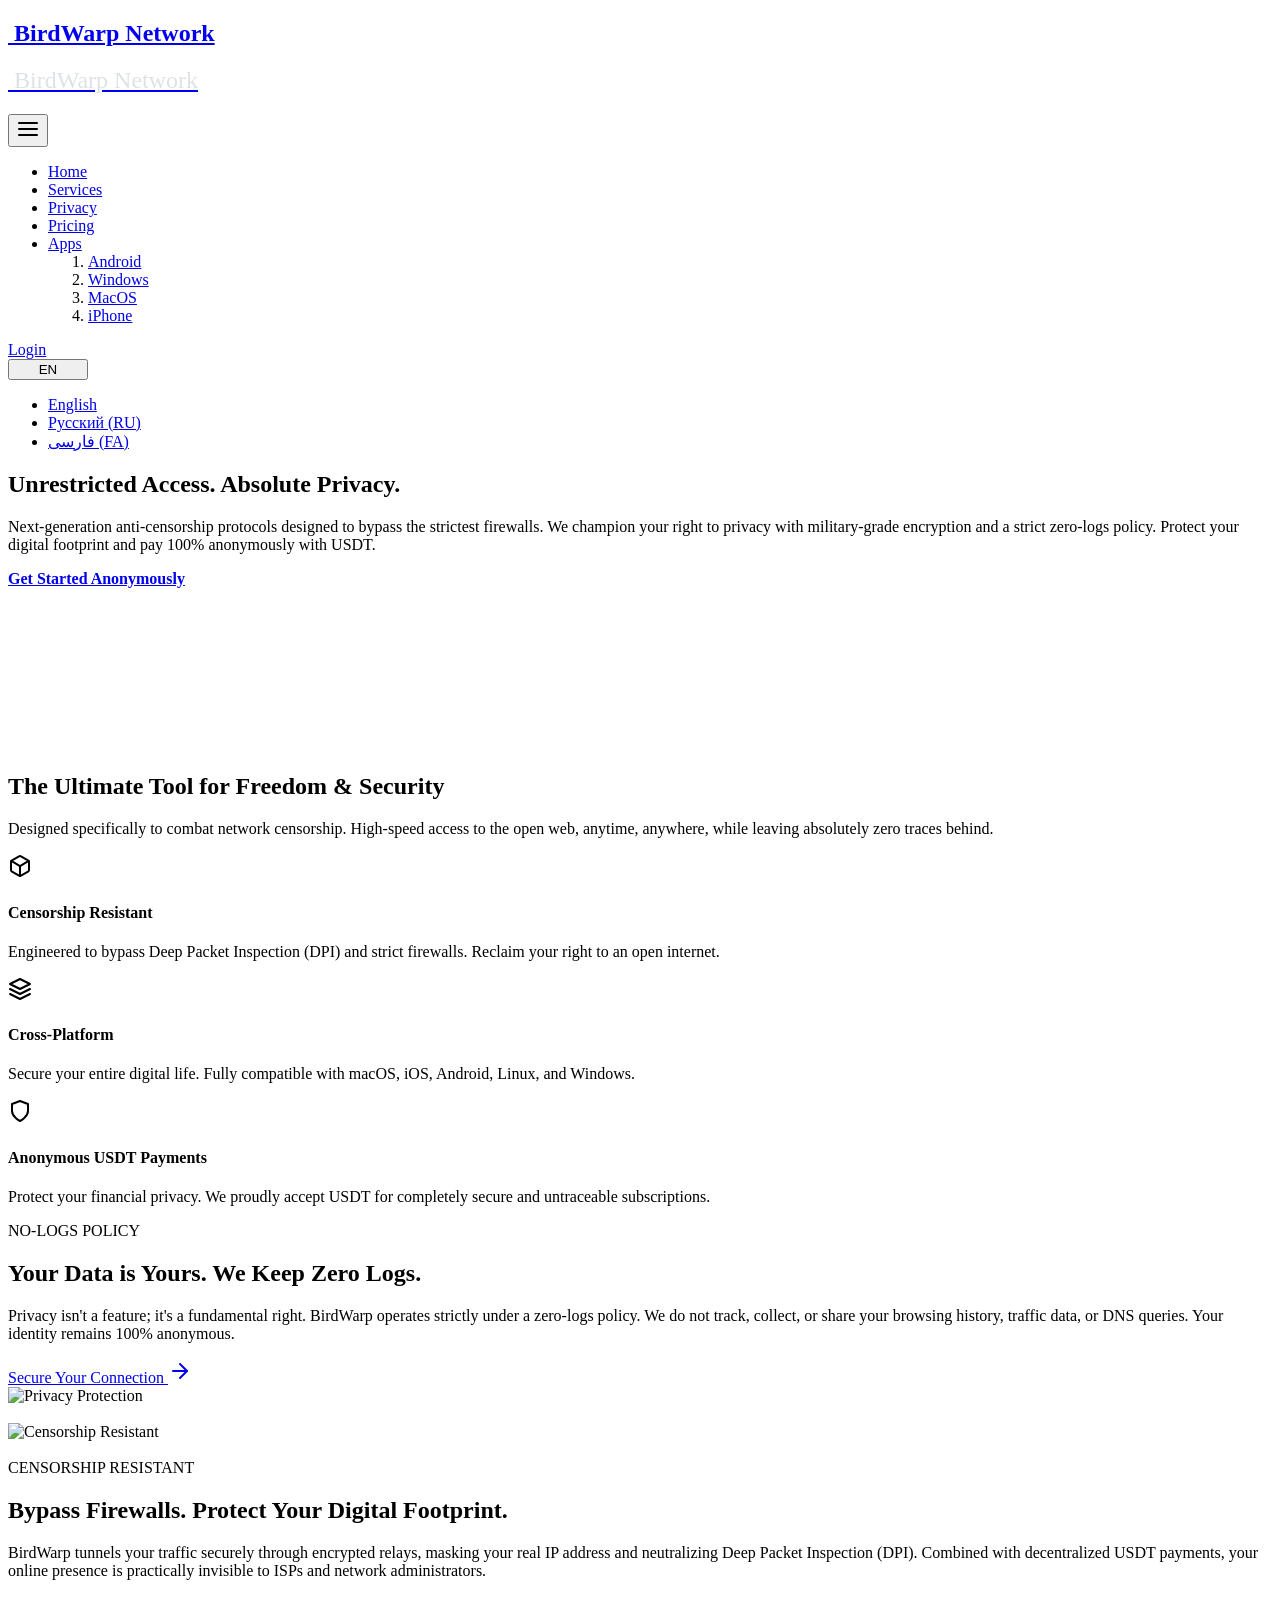
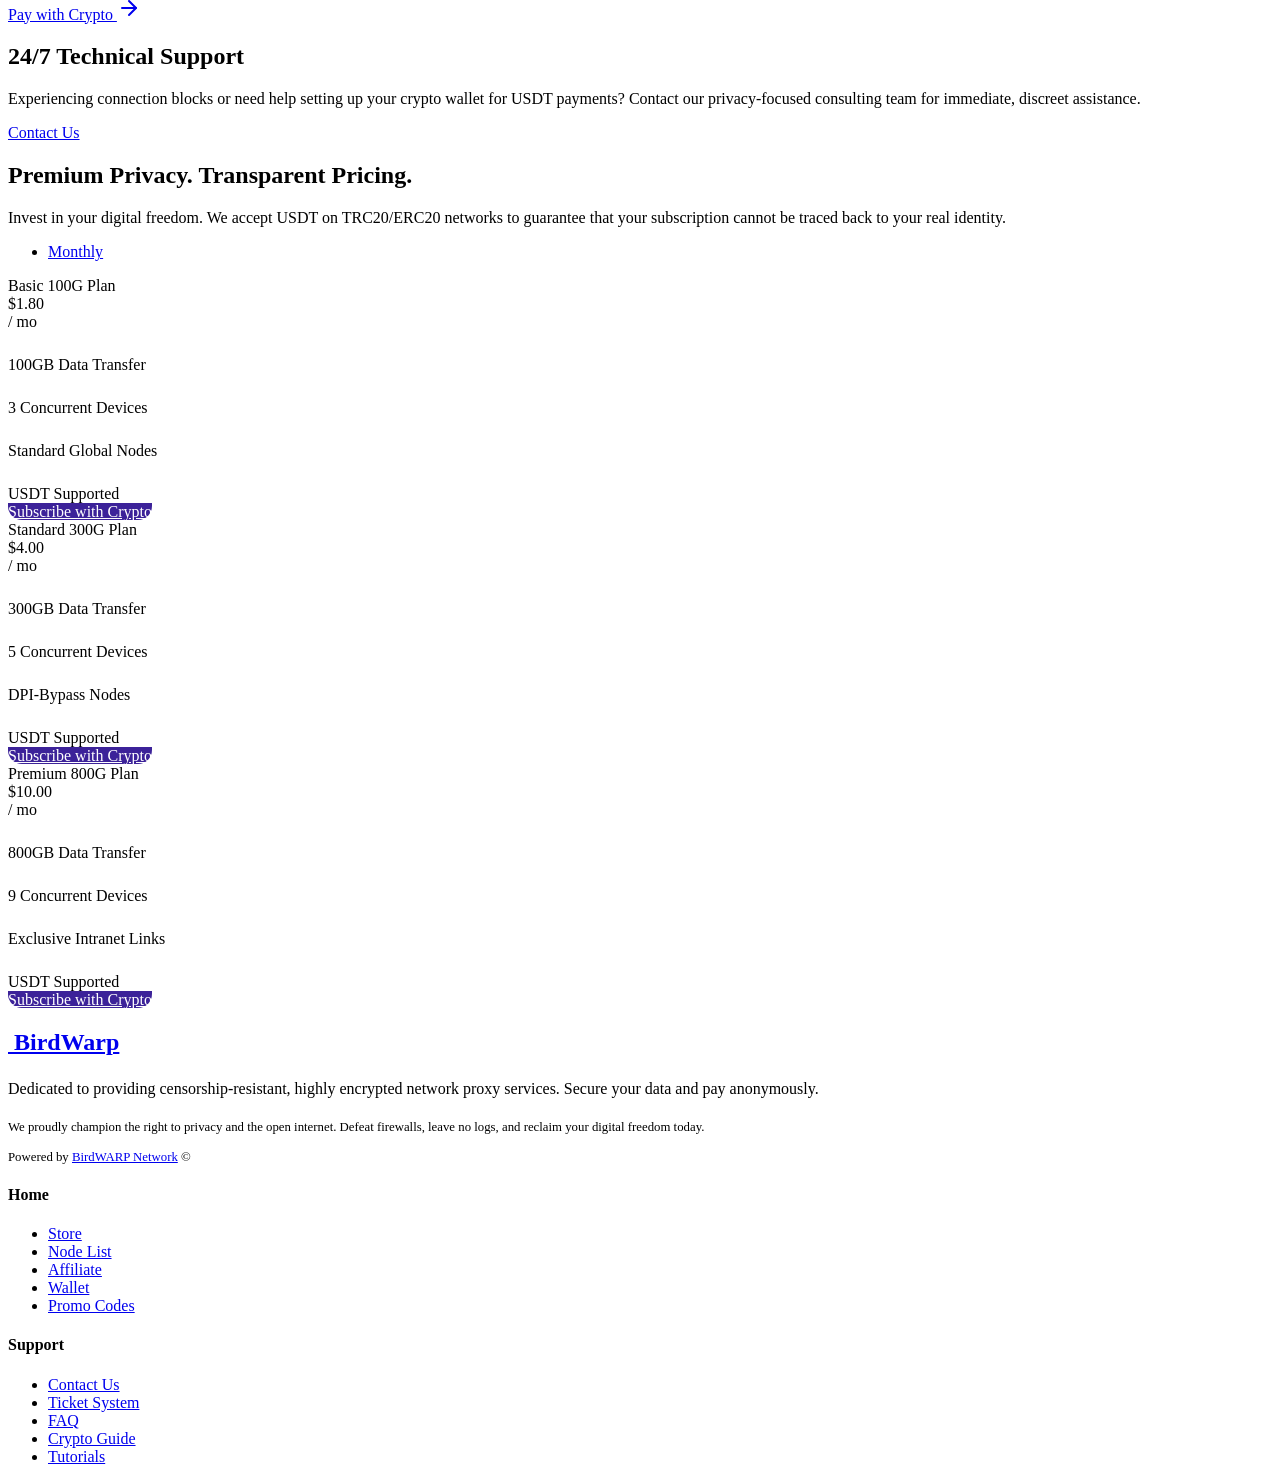
==== index.html @ 55e9aeab "Create index.html" ====
<!DOCTYPE html>
<html lang="en">

<head>
    <meta charset="utf-8">
    <meta name="viewport" content="width=device-width, initial-scale=1, shrink-to-fit=no">
    <link rel="icon" type="image/png" href="/favicon.ico">

    <link rel="stylesheet" href="static/css/all.min.css">
    <link rel="stylesheet" href="static/css/swiper.min.css">

    <script src="static/js/jquery.slim.min.js"></script>

    <link rel="stylesheet" href="static/css/style.css">
    <link rel="stylesheet" href="static/css/bootstrap.min_1.css">
    <link rel="stylesheet" href="static/css/materialdesignicons.min.css">

    <title>BirdWarp Network - Ultimate Privacy & Unrestricted Access</title>

    <script>
        (function() {
            var manualLang = localStorage.getItem('userLang');
            var browserLang = navigator.language || navigator.userLanguage;
            var currentPath = window.location.pathname;

            if (!manualLang) {
                var lang = browserLang.toLowerCase();
                if (lang.startsWith('ru') && !currentPath.startsWith('/ru')) {
                    window.location.replace('/ru/');
                } else if (lang.startsWith('fa') && !currentPath.startsWith('/fa')) {
                    window.location.replace('/fa/');
                }
            }
        })();

        function switchLanguage(lang) {
            localStorage.setItem('userLang', lang);
            if (lang === 'ru') {
                window.location.href = '/ru/';
            } else if (lang === 'fa') {
                window.location.href = '/fa/';
            } else {
                window.location.href = '/';
            }
        }
    </script>
</head>

<body>
    <nav class="navbar navbar-expand-lg fixed-top" id="navbar">
        <div class="container">
            <a class="navbar-brand logo" href="/">
                <h2 class="logo-dark"><i class="fa fa-globe"></i>&nbsp;BirdWarp Network</h2>
                <h2 class="logo-light" style="color:#dee2e6;font-weight: 400;"><i class="fa fa-globe"></i>&nbsp;BirdWarp Network</h2>
            </a>
            <button class="navbar-toggler" type="button" data-bs-toggle="collapse" data-bs-target="#navbarCollapse"
                aria-controls="navbarCollapse" aria-expanded="false" aria-label="Toggle navigation">
                <svg xmlns="http://www.w3.org/2000/svg" width="24" height="24" viewBox="0 0 24 24" fill="none"
                    stroke="currentColor" stroke-width="2" stroke-linecap="round" stroke-linejoin="round"
                    class="feather feather-menu">
                    <line x1="3" y1="12" x2="21" y2="12"></line>
                    <line x1="3" y1="6" x2="21" y2="6"></line>
                    <line x1="3" y1="18" x2="21" y2="18"></line>
                </svg>
            </button>
            <div class="collapse navbar-collapse" id="navbarCollapse">
                <ul class="navbar-nav ms-auto navbar-center" id="navbar-navlist">
                    <li class="nav-item"><a href="/#home" class="nav-link active">Home</a></li>
                    <li class="nav-item"><a href="/#services" class="nav-link">Services</a></li>
                    <li class="nav-item"><a href="/#features" class="nav-link">Privacy</a></li>
                    <li class="nav-item"><a href="/#pricing" class="nav-link">Pricing</a></li>
                    <li class="nav-item client">
                        <a href="#" class="nav-link">Apps</a>
                        <ol class="title">
                            <li>
                                <a href="https://play.google.com/store/apps/details?id=com.github.v2raygg">Android</a>
                            </li>
                            <li>
                                <a href="https://github.com/2dust/v2rayN/releases/download/7.21.0/v2rayN-windows-64-desktop.zip">Windows</a>
                            </li>
                            <li>
                                <a href="https://github.com/2dust/v2rayN/releases/download/7.21.0/v2rayN-macos-arm64.dmg">MacOS</a>
                            </li>
                            <li>
                                <a href="https://apps.apple.com/us/app/shadowrocket/id932747118">iPhone</a>
                            </li>
                        </ol>
                    </li>
                </ul>
                <a href="https://panel.birdwarp.com/#/login" class="btn btn-sm rounded-pill nav-btn ms-lg-3"><i class="fas fa-sign-in-alt"></i> Login</a>

                <div class="nav-item dropdown ms-lg-3 mt-3 mt-lg-0">
                    <button class="btn btn-sm rounded-pill nav-btn dropdown-toggle" type="button" id="languageDropdown" data-bs-toggle="dropdown" aria-expanded="false" style="min-width: 80px;">
                        <i class="fas fa-language"></i> EN
                    </button>
                    <ul class="dropdown-menu dropdown-menu-end shadow-sm border-0" aria-labelledby="languageDropdown">
                        <li><a class="dropdown-item active" href="javascript:void(0)" onclick="switchLanguage('en')">English</a></li>
                        <li><a class="dropdown-item" href="javascript:void(0)" onclick="switchLanguage('ru')">Русский (RU)</a></li>
                        <li><a class="dropdown-item" href="javascript:void(0)" onclick="switchLanguage('fa')">فارسی (FA)</a></li>
                    </ul>
                </div>
            </div>
        </div>
    </nav>
    <section class="hero-1 bg-center bg-primary position-relative"
        style="background-image: url(static/images/hero-g-bg.png);" id="home">
        <div class="container">
            <div class="row align-items-center hero-content">
                <div class="col-lg-5">
                    <h1 class="text-white display-4 font-weight-bold mb-4 hero-1-title">Unrestricted Access. Absolute Privacy.</h1>
                    <p class="text-white-70 mb-4"> Next-generation anti-censorship protocols designed to bypass the strictest firewalls. We champion your right to privacy with military-grade encryption and a strict zero-logs policy. Protect your digital footprint and pay 100% anonymously with USDT.</p>
                    <a class="btn btn-lg btn-light rounded-pill mb-2" href="https://panel.birdwarp.com/#/register"><strong>Get Started Anonymously</strong>
                        <i class="fa fa-shield-alt" aria-hidden="true"></i></a>
                </div>

                <div id="carouselExampleIndicators" class="col-lg-6 col-sm-12 mx-auto ms-lg-auto me-lg-0 carousel slide"
                    data-ride="carousel">
                    <div class="swiper-container swiper-container-initialized swiper-container-horizontal">
                        <div class="swiper-wrapper"
                            style="transform: translate3d(-2544px, 0px, 0px); transition-duration: 0ms;">
                            <div class="swiper-slide swiper-slide-duplicate swiper-slide-next swiper-slide-duplicate-prev"
                                data-swiper-slide-index="2" style="width: 636px;"><img
                                    src="static/picture/banner-hulu-3.png" class="d-block w-100"></div>
                            <div class="swiper-slide swiper-slide-duplicate-active" data-swiper-slide-index="0"
                                style="width: 636px;"><img src="static/picture/banner-hbo-1.png" class="d-block w-100">
                                <p></p>
                            </div>
                            <div class="swiper-slide" data-swiper-slide-index="1" style="width: 636px;"><img
                                    src="static/picture/banner-netflix-1.png" class="d-block w-100">
                                <p></p>
                            </div>
                            <div class="swiper-slide swiper-slide-prev swiper-slide-duplicate-next"
                                data-swiper-slide-index="2" style="width: 636px;"><img
                                    src="static/picture/banner-hulu-3.png" class="d-block w-100"></div>
                            <div class="swiper-slide swiper-slide-duplicate swiper-slide-active"
                                data-swiper-slide-index="0" style="width: 636px;"><img
                                    src="static/picture/banner-hbo-1.png" class="d-block w-100">
                                <p></p>
                            </div>
                        </div>
                        <div class="swiper-pagination"></div>
                        <span class="swiper-notification" aria-live="assertive" aria-atomic="true"></span>
                    </div>
                </div>
            </div>
        </div>
        <div class="hero-bottom-shape">
            <img src="static/picture/hero-1-bottom-shape.png" alt="" class="img-fluid d-block mx-auto">
        </div>
    </section>
    <section class="section" id="services">
        <div class="container">
            <div class="row justify-content-center mb-5">
                <div class="col-lg-7 text-center">
                    <h2 class="fw-bold">The Ultimate Tool for Freedom & Security</h2>
                    <p class="text-muted">Designed specifically to combat network censorship. High-speed access to the open web, anytime, anywhere, while leaving absolutely zero traces behind.</p>
                </div>
            </div>

            <div class="row">
                <div class="col-lg-4">
                    <div class="service-box text-center px-4 py-5 position-relative mb-4">
                        <div class="service-box-content p-4">
                            <div class="icon-mono service-icon avatar-md mx-auto mb-4">
                                <svg xmlns="http://www.w3.org/2000/svg" width="24" height="24" viewBox="0 0 24 24"
                                    fill="none" stroke="currentColor" stroke-width="2" stroke-linecap="round"
                                    stroke-linejoin="round" class="feather feather-box text-primary">
                                    <path
                                        d="M21 16V8a2 2 0 0 0-1-1.73l-7-4a2 2 0 0 0-2 0l-7 4A2 2 0 0 0 3 8v8a2 2 0 0 0 1 1.73l7 4a2 2 0 0 0 2 0l7-4A2 2 0 0 0 21 16z">
                                    </path>
                                    <polyline points="3.27 6.96 12 12.01 20.73 6.96"></polyline>
                                    <line x1="12" y1="22.08" x2="12" y2="12"></line>
                                </svg>
                            </div>
                            <h4 class="mb-3 font-size-22">Censorship Resistant</h4>
                            <p class="text-muted mb-0">Engineered to bypass Deep Packet Inspection (DPI) and strict firewalls. Reclaim your right to an open internet.</p>
                        </div>
                    </div>
                </div>
                <div class="col-lg-4">
                    <div class="service-box text-center px-4 py-5 position-relative mb-4 active">
                        <div class="service-box-content p-4">
                            <div class="icon-mono service-icon avatar-md mx-auto mb-4">
                                <svg xmlns="http://www.w3.org/2000/svg" width="24" height="24" viewBox="0 0 24 24"
                                    fill="none" stroke="currentColor" stroke-width="2" stroke-linecap="round"
                                    stroke-linejoin="round" class="feather feather-layers text-primary">
                                    <polygon points="12 2 2 7 12 12 22 7 12 2"></polygon>
                                    <polyline points="2 17 12 22 22 17"></polyline>
                                    <polyline points="2 12 12 17 22 12"></polyline>
                                </svg>
                            </div>
                            <h4 class="mb-3 font-size-22 text-white-90">Cross-Platform</h4>
                            <p class="text-white mb-0 text-white-90">Secure your entire digital life. Fully compatible with macOS, iOS, Android, Linux, and Windows.</p>
                        </div>
                    </div>
                </div>
                <div class="col-lg-4">
                    <div class="service-box text-center px-4 py-5 position-relative mb-4">
                        <div class="service-box-content p-4">
                            <div class="icon-mono service-icon avatar-md mx-auto mb-4">
                                <svg xmlns="http://www.w3.org/2000/svg" width="24" height="24" viewBox="0 0 24 24"
                                    fill="none" stroke="currentColor" stroke-width="2" stroke-linecap="round"
                                    stroke-linejoin="round" class="feather feather-shield text-primary">
                                    <path d="M12 22s8-4 8-10V5l-8-3-8 3v7c0 6 8 10 8 10z"></path>
                                </svg>
                            </div>
                            <h4 class="mb-3 font-size-22">Anonymous USDT Payments</h4>
                            <p class="text-muted mb-0">Protect your financial privacy. We proudly accept USDT for completely secure and untraceable subscriptions.</p>
                        </div>
                    </div>
                </div>
            </div>
        </div>
    </section>
    <section class="section bg-light" id="features">
        <div class="container">
            <div class="row align-items-center mb-5">
                <div class="col-md-5 order-2 order-md-1 mt-md-0 mt-5">
                    <span class="badge badge-pill badge-primary mb-4">NO-LOGS POLICY</span>
                    <h2 class="mb-4">Your Data is Yours. We Keep Zero Logs.</h2>
                    <p class="text-muted mb-5">Privacy isn't a feature; it's a fundamental right. BirdWarp operates strictly under a zero-logs policy. We do not track, collect, or share your browsing history, traffic data, or DNS queries. Your identity remains 100% anonymous.</p>
                    <a href="https://panel.birdwarp.com/#/register" class="btn btn-primary">Secure Your Connection <svg
                            xmlns="http://www.w3.org/2000/svg" width="24" height="24" viewBox="0 0 24 24" fill="none"
                            stroke="currentColor" stroke-width="2" stroke-linecap="round" stroke-linejoin="round"
                            class="feather feather-arrow-right icon-xs ms-2">
                            <line x1="5" y1="12" x2="19" y2="12"></line>
                            <polyline points="12 5 19 12 12 19"></polyline>
                        </svg></a>
                </div>
                <div class="col-md-6 ms-md-auto order-1 order-md-2">
                    <div class="position-relative">
                        <div class="ms-5 features-img">
                            <img src="static/picture/top-hbo-movies.jpg" alt="Privacy Protection" class="img-fluid d-block mx-auto">
                        </div>
                        <img src="static/picture/dot-img.png" alt="" class="dot-img-left">
                    </div>
                </div>
            </div>
            <div class="row align-items-center section pb-0">
                <div class="col-md-6">
                    <div class="position-relative mb-md-0 mb-5">
                        <div class="me-5 features-img">
                            <img src="static/picture/halloween-movies.jpg" alt="Censorship Resistant"
                                class="img-fluid d-block mx-auto rounded shadow">
                        </div>
                        <img src="static/picture/dot-img.png" alt="" class="dot-img-right">
                    </div>
                </div>
                <div class="col-md-5 ms-md-auto">
                    <span class="badge badge-pill badge-primary mb-4">CENSORSHIP RESISTANT</span>
                    <h2 class="mb-4">Bypass Firewalls. Protect Your Digital Footprint.</h2>
                    <p class="text-muted mb-5">BirdWarp tunnels your traffic securely through encrypted relays, masking your real IP address and neutralizing Deep Packet Inspection (DPI). Combined with decentralized USDT payments, your online presence is practically invisible to ISPs and network administrators.</p>
                    <a href="https://panel.birdwarp.com/#/register" class="btn btn-primary">Pay with Crypto <svg
                            xmlns="http://www.w3.org/2000/svg" width="24" height="24" viewBox="0 0 24 24" fill="none"
                            stroke="currentColor" stroke-width="2" stroke-linecap="round" stroke-linejoin="round"
                            class="feather feather-arrow-right icon-xs ms-2">
                            <line x1="5" y1="12" x2="19" y2="12"></line>
                            <polyline points="12 5 19 12 12 19"></polyline>
                        </svg></a>
                </div>
            </div>
        </div>
    </section>
    <section class="section bg-gradient-primary">
        <div class="bg-overlay-img" style="background-image: url(static/images/demos.png);"></div>
        <div class="container">
            <div class="row justify-content-center">
                <div class="col-lg-8">
                    <div class="text-center">
                        <h1 class="text-white mb-4">24/7 Technical Support</h1>
                        <p class="text-white mb-5 font-size-16">
                            Experiencing connection blocks or need help setting up your crypto wallet for USDT payments? Contact our privacy-focused consulting team for immediate, discreet assistance.</p>
                        <a href="https://panel.birdwarp.com"
                            class="btn btn-lg btn-light fw-bold">Contact Us</a>
                    </div>
                </div>
            </div>
        </div>
    </section>
    <section class="section" id="pricing">
        <div class="container">
            <div class="row justify-content-center mb-5">
                <div class="col-lg-7 text-center">
                    <h2 class="fw-bold">Premium Privacy. Transparent Pricing.</h2>
                    <p class="text-muted">
                        Invest in your digital freedom. We accept USDT on TRC20/ERC20 networks to guarantee that your subscription cannot be traced back to your real identity.
                    </p>
                </div>
            </div>
            <div class="row">
                <div class="col-lg-12">
                    <div class="text-center mb-4 pricing-tab">
                        <ul class="nav nav-pills rounded-pill justify-content-center d-inline-block shadow-sm"
                            id="pricingpills-tab" role="tablist">
                            <li class="nav-item d-inline-block">
                                <a class="nav-link rounded-pill active" id="pills-monthly-tab" data-bs-toggle="pill"
                                    href="#pills-monthly" role="tab" aria-controls="pills-monthly"
                                    aria-selected="true">Monthly</a>
                            </li>
                        </ul>
                    </div>
                    <div class="tab-content" id="pricingpills-tabContent">
                        <div class="tab-pane fade show active" id="pills-monthly" role="tabpanel"
                            aria-labelledby="pills-monthly-tab">
                            <div class="row mt-5">
                                <div class="col-12 col-md-4 col-lg-4">
                                    <div class="pricing shadow rounded-lg">
                                        <div class="pricing-title">
                                           Basic 100G Plan
                                        </div>
                                        <div class="pricing-padding">
                                            <div class="pricing-price">
                                                <div>$1.80</div>
                                                <div>/ mo</div>
                                            </div>
                                            <div class="pricing-details">
                                                <div class="pricing-item">
                                                    <div
                                                        style="width:25px; height:25px;line-height: 20px;color:#3c2299;">
                                                        <i class="fas fa-check-circle"></i>
                                                    </div>
                                                    <div class="pricing-item-label">100GB Data Transfer</div>
                                                </div>
                                                <div class="pricing-item">
                                                    <div
                                                        style="width:25px; height:25px;line-height: 20px;color:#3c2299;">
                                                        <i class="fas fa-check-circle"></i>
                                                    </div>
                                                    <div class="pricing-item-label">3 Concurrent Devices</div>
                                                </div>
                                                <div class="pricing-item">
                                                    <div
                                                        style="width:25px; height:25px;line-height: 20px;color:#3c2299;">
                                                        <i class="fas fa-check-circle"></i>
                                                    </div>
                                                    <div class="pricing-item-label">Standard Global Nodes</div>
                                                </div>
                                                <div class="pricing-item">
                                                    <div
                                                        style="width:25px; height:25px;line-height: 20px;color:#3c2299;">
                                                        <i class="fas fa-check-circle"></i>
                                                    </div>
                                                    <div class="pricing-item-label">USDT Supported</div>
                                                </div>
                                            </div>
                                        </div>
                                        <div class="pricing-cta go-to-buy-page">
                                            <a style="border-radius:0 0 14px 14px; background:#3c2299; color:#fff;"
                                                href="https://panel.birdwarp.com/#/plan/1">Subscribe with Crypto</a>
                                        </div>
                                    </div>
                                </div>
                                <div class="col-12 col-md-4 col-lg-4">
                                    <div class="pricing shadow rounded-lg">
                                        <div class="pricing-title">
                                           Standard 300G Plan
                                        </div>
                                        <div class="pricing-padding">
                                            <div class="pricing-price">
                                                <div>$4.00</div>
                                                <div>/ mo</div>
                                            </div>
                                            <div class="pricing-details">
                                                <div class="pricing-item">
                                                    <div
                                                        style="width:25px; height:25px;line-height: 20px;color:#3c2299;">
                                                        <i class="fas fa-check-circle"></i>
                                                    </div>
                                                    <div class="pricing-item-label">300GB Data Transfer</div>
                                                </div>
                                                <div class="pricing-item">
                                                    <div
                                                        style="width:25px; height:25px;line-height: 20px;color:#3c2299;">
                                                        <i class="fas fa-check-circle"></i>
                                                    </div>
                                                    <div class="pricing-item-label">5 Concurrent Devices</div>
                                                </div>
                                                <div class="pricing-item">
                                                    <div
                                                        style="width:25px; height:25px;line-height: 20px;color:#3c2299;">
                                                        <i class="fas fa-check-circle"></i>
                                                    </div>
                                                    <div class="pricing-item-label">DPI-Bypass Nodes</div>
                                                </div>
                                                <div class="pricing-item">
                                                    <div
                                                        style="width:25px; height:25px;line-height: 20px;color:#3c2299;">
                                                        <i class="fas fa-check-circle"></i>
                                                    </div>
                                                    <div class="pricing-item-label">USDT Supported</div>
                                                </div>
                                            </div>
                                        </div>
                                        <div class="pricing-cta go-to-buy-page">
                                            <a style="border-radius:0 0 14px 14px; background:#3c2299; color:#fff;"
                                                href="https://panel.birdwarp.com/#/plan/2">Subscribe with Crypto</a>
                                        </div>
                                    </div>
                                </div>
                                <div class="col-12 col-md-4 col-lg-4">
                                    <div class="pricing shadow rounded-lg">
                                        <div class="pricing-title">
                                           Premium 800G Plan
                                        </div>
                                        <div class="pricing-padding">
                                            <div class="pricing-price">
                                                <div>$10.00</div>
                                                <div>/ mo</div>
                                            </div>
                                            <div class="pricing-details">
                                                <div class="pricing-item">
                                                    <div
                                                        style="width:25px; height:25px;line-height: 20px;color:#3c2299;">
                                                        <i class="fas fa-check-circle"></i>
                                                    </div>
                                                    <div class="pricing-item-label">800GB Data Transfer</div>
                                                </div>
                                                <div class="pricing-item">
                                                    <div
                                                        style="width:25px; height:25px;line-height: 20px;color:#3c2299;">
                                                        <i class="fas fa-check-circle"></i>
                                                    </div>
                                                    <div class="pricing-item-label">9 Concurrent Devices</div>
                                                </div>
                                                <div class="pricing-item">
                                                    <div
                                                        style="width:25px; height:25px;line-height: 20px;color:#3c2299;">
                                                        <i class="fas fa-check-circle"></i>
                                                    </div>
                                                    <div class="pricing-item-label">Exclusive Intranet Links</div>
                                                </div>
                                                <div class="pricing-item">
                                                    <div
                                                        style="width:25px; height:25px;line-height: 20px;color:#3c2299;">
                                                        <i class="fas fa-check-circle"></i>
                                                    </div>
                                                    <div class="pricing-item-label">USDT Supported</div>
                                                </div>
                                            </div>
                                        </div>
                                        <div class="pricing-cta go-to-buy-page">
                                            <a style="border-radius:0 0 14px 14px; background:#3c2299; color:#fff;"
                                                href="https://panel.birdwarp.com/#/plan/3">Subscribe with Crypto</a>
                                        </div>
                                    </div>
                                </div>
                            </div>
                        </div>
                    </div>
                </div>
            </div>
        </div>
    </section>
    <footer class="footer">
        <div class="container">
            <div class="row">
                <div class="bg-overlay-img" style="background-image: url(static/images/footer-bg.png);">
                </div>
                <div class="col-lg-5">
                    <div class="mb-4">
                        <a href="#">
                            <h2 class="logo-dark"><i class="fa fa-globe"></i>&nbsp;BirdWarp</h2>
                        </a>
                        <p class="text-white-50 mt-4 mb-1" style="font-size: 1rem;line-height: 1.6rem;">
                            Dedicated to providing censorship-resistant, highly encrypted network proxy services. Secure your data and pay anonymously.</p>
                        <p style="font-size: 0.8rem;line-height: 1.2rem;">We proudly champion the right to privacy and the open internet. Defeat firewalls, leave no logs, and reclaim your digital freedom today.</p>
                        <p class="text-white-50 mb-0" style="font-size: 0.8rem!important;">
                            Powered by
                            <a href="/staff.html" data-bs-original-title="" title="">BirdWARP Network</a>
                            ©
                        </p>
                    </div>
                </div>
                <div class="col-lg-7 d-none d-sm-none d-md-none d-lg-block">
                    <div class="row">
                        <div class="col-lg-3 col-6"></div>
                        <div class="col-lg-3 col-6"></div>
                        <div class="col-lg-3 col-6">
                            <div class="mt-4 mt-lg-0">
                                <h4 class="text-white font-size-18 mb-3 text-end">Home</h4>
                                <ul class="list-unstyled footer-sub-menu">
                                    <li class="text-end"><a href="https://panel.birdwarp.com/#/plan" class="footer-link">Store</a></li>
                                    <li class="text-end"><a href="https://panel.birdwarp.com/#/node" class="footer-link">Node List</a>
                                    </li>
                                    <li class="text-end"><a href="https://panel.birdwarp.com/#/invite" class="footer-link">Affiliate</a>
                                    </li>
                                    <li class="text-end"><a href="https://panel.birdwarp.com/#/profile" class="footer-link">Wallet</a>
                                    </li>
                                    <li class="text-end"><a href="https://panel.birdwarp.com/#/plan" class="footer-link">Promo Codes</a></li>
                                </ul>
                            </div>
                        </div>
                        <div class="col-lg-3 col-6">
                            <div class="mt-4 mt-lg-0">
                                <h4 class="text-white font-size-18 mb-3 text-end">Support</h4>
                                <ul class="list-unstyled footer-sub-menu">
                                    <li class="text-end"><a
                                            href="https://panel.birdwarp.com"
                                            class="footer-link">Contact Us</a>
                                    </li>
                                    <li class="text-end"><a href="https://panel.birdwarp.com/#/ticket" class="footer-link">Ticket System</a>
                                    </li>
                                    <li class="text-end"><a href="https://panel.birdwarp.com/#/knowledge" class="footer-link">FAQ</a>
                                    </li>
                                    <li class="text-end"><a href="https://panel.birdwarp.com/#/knowledge" class="footer-link">Crypto Guide</a>
                                    </li>
                                    <li class="text-end"><a href="https://panel.birdwarp.com/#/knowledge" class="footer-link">Tutorials</a>
                                    </li>
                                </ul>
                            </div>
                        </div>

                    </div>
                </div>
            </div>
        </div>
    </footer>
    <script src="static/js/bootstrap.bundle.min.js"></script>
    <script src="static/js/smooth-scroll.polyfills.min.js"></script>

    <script src="static/js/5c95f998e36645deaae79de936803599.js"></script>
    <script src="static/js/app.js"></script>

    <script src="static/js/swiper.min.js"></script>
    <script>
        var mySwiper = new Swiper('.swiper-container', {
            direction: 'horizontal',
            loop: true,
            navigation: {
                nextEl: '.swiper-button-next',
                prevEl: '.swiper-button-prev',
            },
            autoplay: {
                delay: 5000,
                disableOnInteraction: true,
            },
        })
    </script>
<script defer src="https://static.cloudflareinsights.com/beacon.min.js/v8c78df7c7c0f484497ecbca7046644da1771523124516" integrity="sha512-8DS7rgIrAmghBFwoOTujcf6D9rXvH8xm8JQ1Ja01h9QX8EzXldiszufYa4IFfKdLUKTTrnSFXLDkUEOTrZQ8Qg==" data-cf-beacon='{"version":"2024.11.0","token":"bcee873faa924613be2d4173f3c24af9","r":1,"server_timing":{"name":{"cfCacheStatus":true,"cfEdge":true,"cfExtPri":true,"cfL4":true,"cfOrigin":true,"cfSpeedBrain":true},"location_startswith":null}}' crossorigin="anonymous"></script>
</body>
</html>
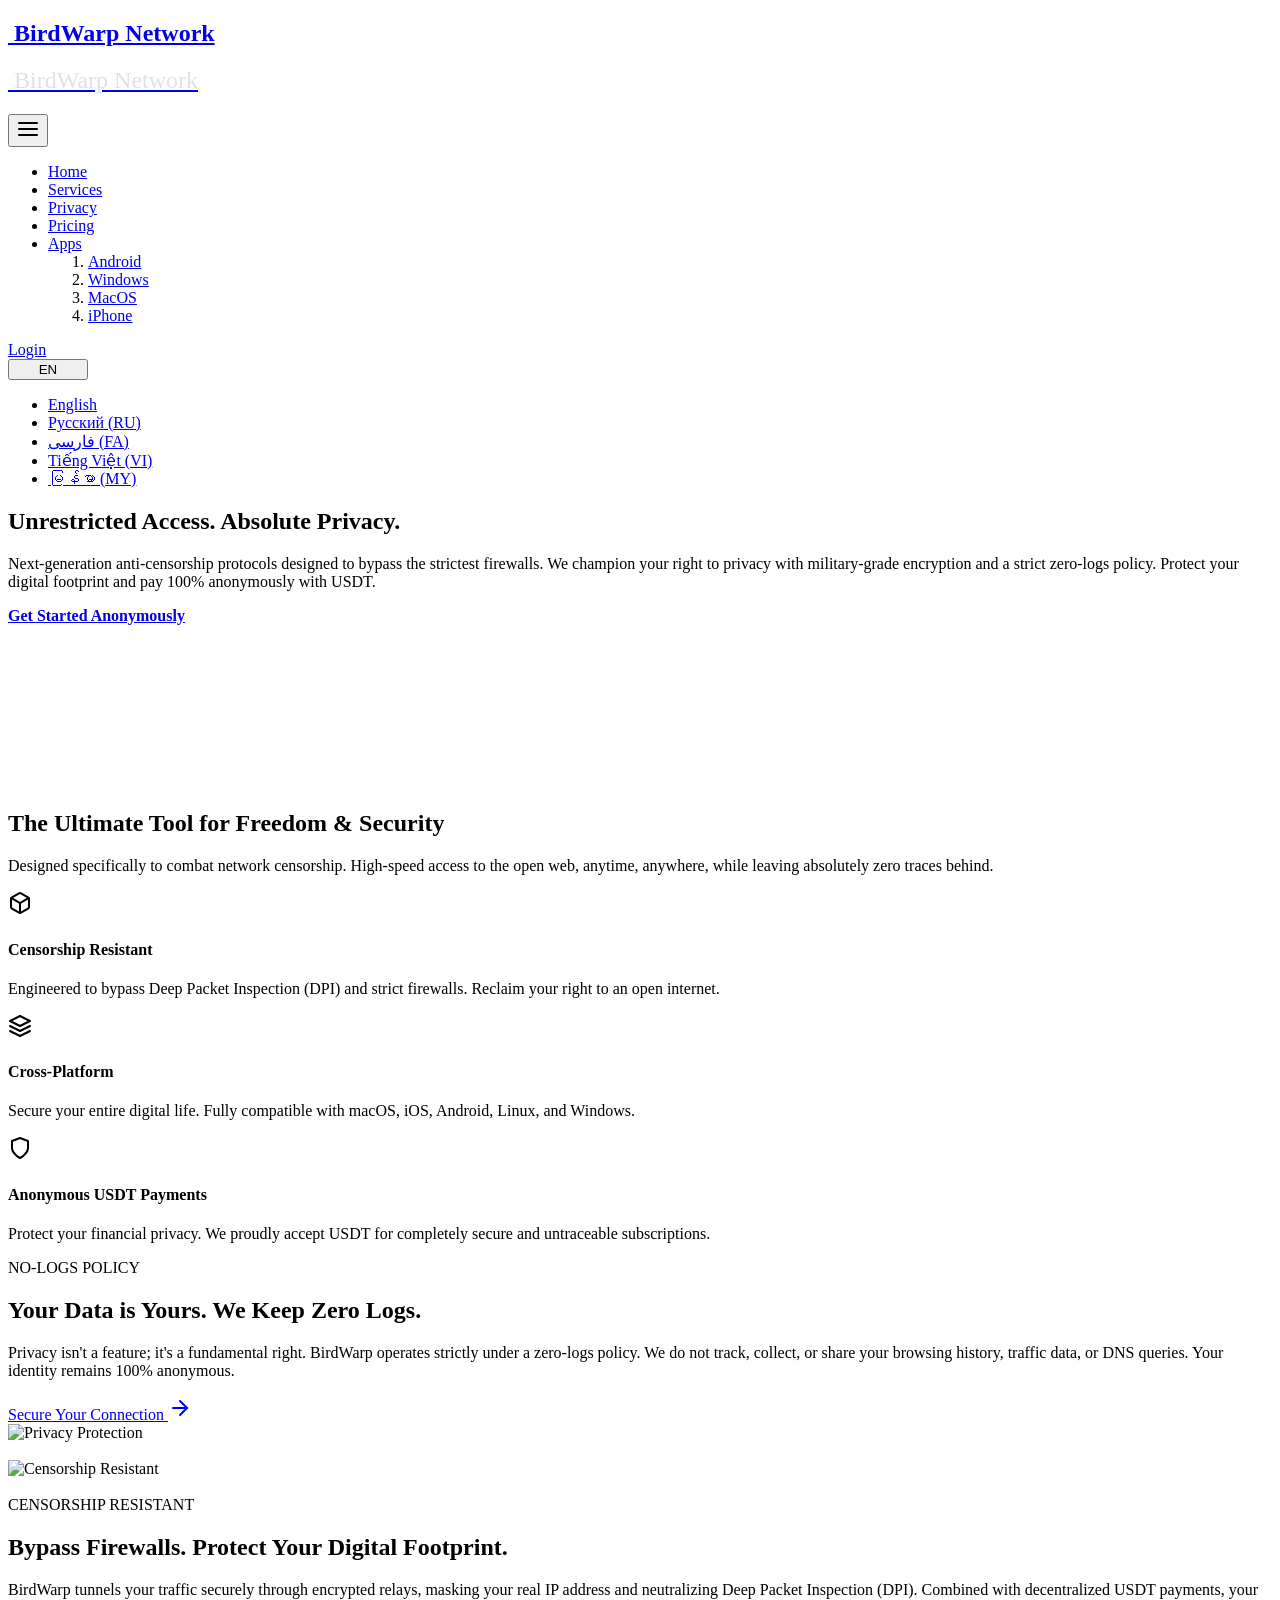
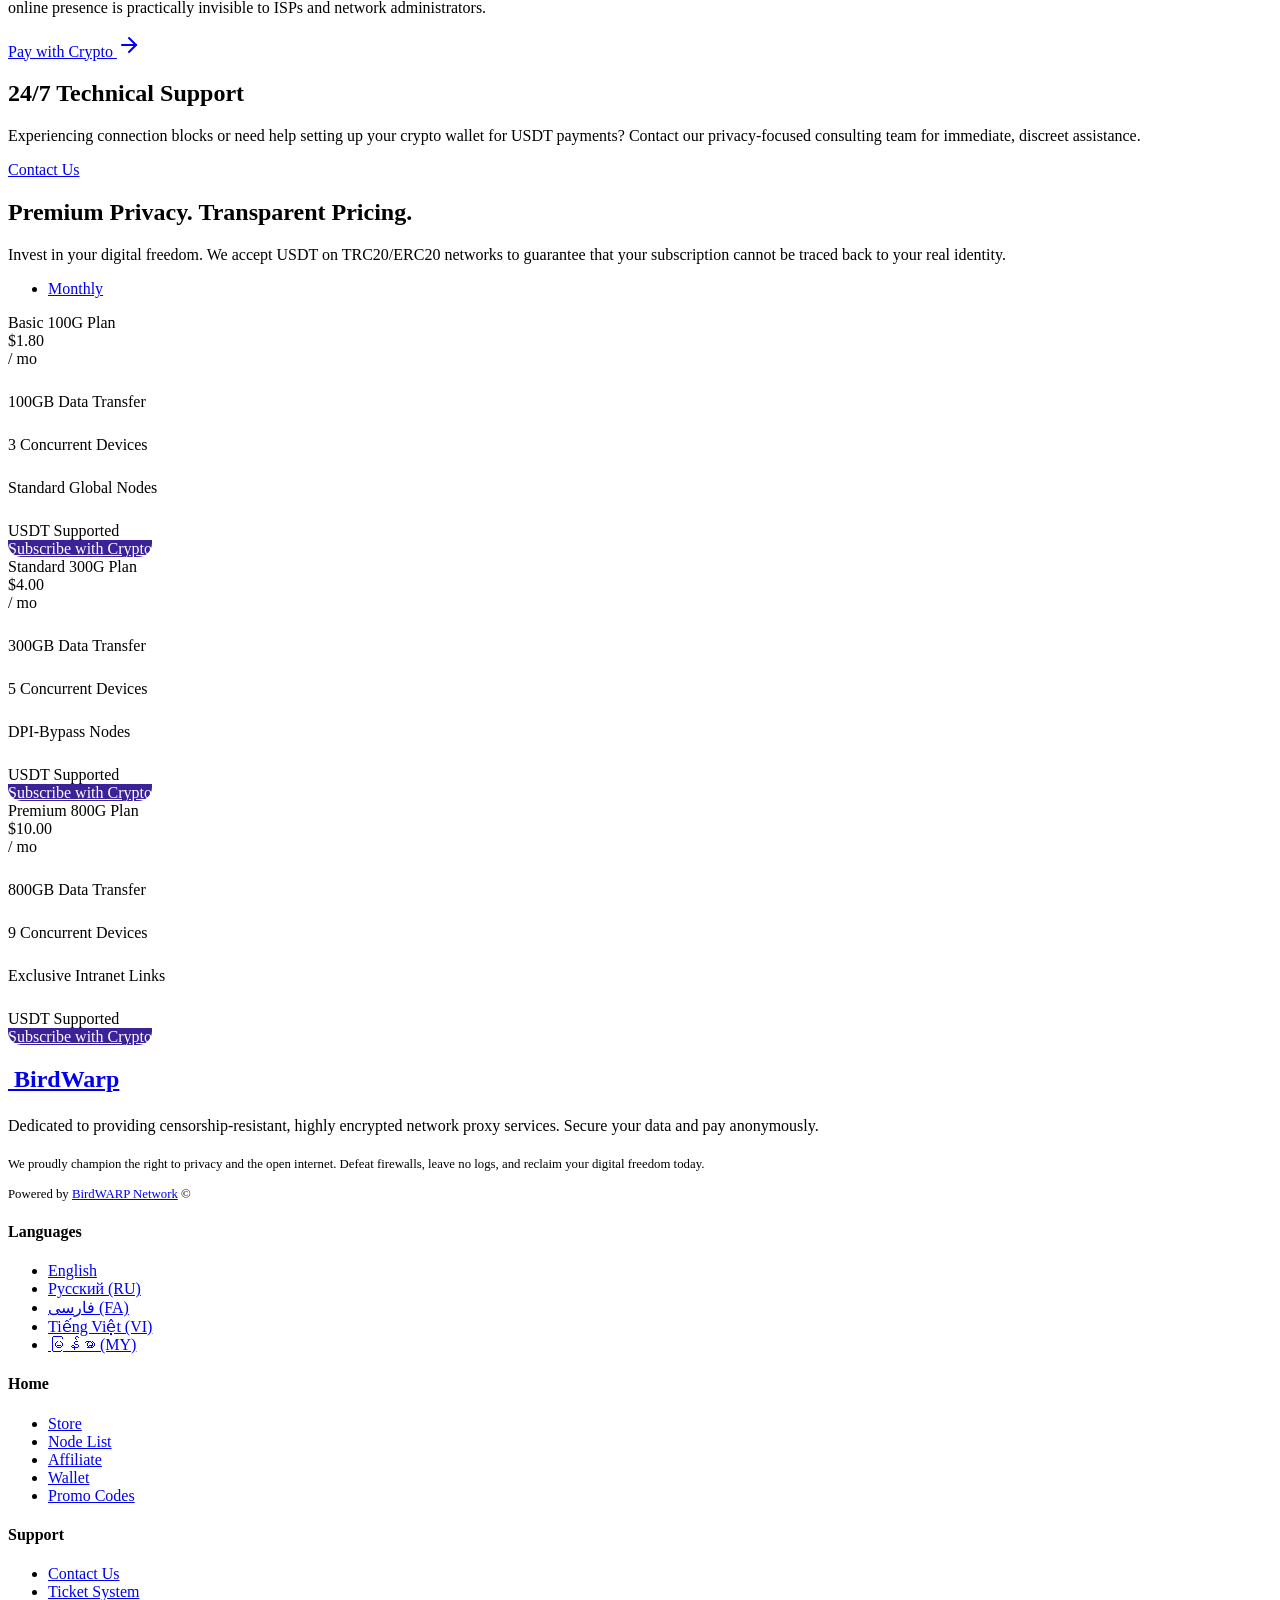
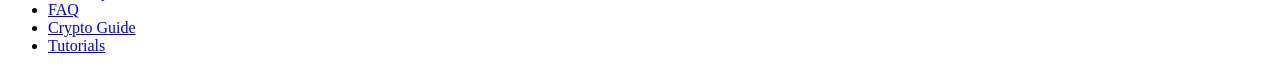
==== commit cc38bb81: "Update index.html" ====
--- a/index.html
+++ b/index.html
@@ -1,4 +1,3 @@
-
 <!DOCTYPE html>
 <html lang="en">
 
@@ -17,6 +16,13 @@
     <link rel="stylesheet" href="static/css/materialdesignicons.min.css">
 
     <title>BirdWarp Network - Ultimate Privacy & Unrestricted Access</title>
+
+    <link rel="alternate" hreflang="en" href="https://birdwarp.com/index.html" />
+    <link rel="alternate" hreflang="ru" href="https://birdwarp.com/ru/index.html" />
+    <link rel="alternate" hreflang="fa" href="https://birdwarp.com/fa/index.html" />
+    <link rel="alternate" hreflang="vi" href="https://birdwarp.com/vi/index.html" />
+    <link rel="alternate" hreflang="my" href="https://birdwarp.com/my/index.html" />
+    <link rel="alternate" hreflang="x-default" href="https://birdwarp.com/index.html" />
 
     <script>
         (function() {
@@ -27,9 +33,13 @@
             if (!manualLang) {
                 var lang = browserLang.toLowerCase();
                 if (lang.startsWith('ru') && !currentPath.startsWith('/ru')) {
-                    window.location.replace('/ru/');
+                    window.location.replace('/ru/index.html');
                 } else if (lang.startsWith('fa') && !currentPath.startsWith('/fa')) {
-                    window.location.replace('/fa/');
+                    window.location.replace('/fa/index.html');
+                } else if (lang.startsWith('vi') && !currentPath.startsWith('/vi')) {
+                    window.location.replace('/vi/index.html');
+                } else if (lang.startsWith('my') && !currentPath.startsWith('/my')) {
+                    window.location.replace('/my/index.html');
                 }
             }
         })();
@@ -37,11 +47,15 @@
         function switchLanguage(lang) {
             localStorage.setItem('userLang', lang);
             if (lang === 'ru') {
-                window.location.href = '/ru/';
+                window.location.href = '/ru/index.html';
             } else if (lang === 'fa') {
-                window.location.href = '/fa/';
+                window.location.href = '/fa/index.html';
+            } else if (lang === 'vi') {
+                window.location.href = '/vi/index.html';
+            } else if (lang === 'my') {
+                window.location.href = '/my/index.html';
             } else {
-                window.location.href = '/';
+                window.location.href = '/index.html';
             }
         }
     </script>
@@ -50,7 +64,7 @@
 <body>
     <nav class="navbar navbar-expand-lg fixed-top" id="navbar">
         <div class="container">
-            <a class="navbar-brand logo" href="/">
+            <a class="navbar-brand logo" href="/index.html">
                 <h2 class="logo-dark"><i class="fa fa-globe"></i>&nbsp;BirdWarp Network</h2>
                 <h2 class="logo-light" style="color:#dee2e6;font-weight: 400;"><i class="fa fa-globe"></i>&nbsp;BirdWarp Network</h2>
             </a>
@@ -66,10 +80,10 @@
             </button>
             <div class="collapse navbar-collapse" id="navbarCollapse">
                 <ul class="navbar-nav ms-auto navbar-center" id="navbar-navlist">
-                    <li class="nav-item"><a href="/#home" class="nav-link active">Home</a></li>
-                    <li class="nav-item"><a href="/#services" class="nav-link">Services</a></li>
-                    <li class="nav-item"><a href="/#features" class="nav-link">Privacy</a></li>
-                    <li class="nav-item"><a href="/#pricing" class="nav-link">Pricing</a></li>
+                    <li class="nav-item"><a href="/index.html#home" class="nav-link active">Home</a></li>
+                    <li class="nav-item"><a href="/index.html#services" class="nav-link">Services</a></li>
+                    <li class="nav-item"><a href="/index.html#features" class="nav-link">Privacy</a></li>
+                    <li class="nav-item"><a href="/index.html#pricing" class="nav-link">Pricing</a></li>
                     <li class="nav-item client">
                         <a href="#" class="nav-link">Apps</a>
                         <ol class="title">
@@ -98,6 +112,8 @@
                         <li><a class="dropdown-item active" href="javascript:void(0)" onclick="switchLanguage('en')">English</a></li>
                         <li><a class="dropdown-item" href="javascript:void(0)" onclick="switchLanguage('ru')">Русский (RU)</a></li>
                         <li><a class="dropdown-item" href="javascript:void(0)" onclick="switchLanguage('fa')">فارسی (FA)</a></li>
+                        <li><a class="dropdown-item" href="javascript:void(0)" onclick="switchLanguage('vi')">Tiếng Việt (VI)</a></li>
+                        <li><a class="dropdown-item" href="javascript:void(0)" onclick="switchLanguage('my')">မြန်မာ (MY)</a></li>
                     </ul>
                 </div>
             </div>
@@ -459,7 +475,7 @@
                 </div>
                 <div class="col-lg-5">
                     <div class="mb-4">
-                        <a href="#">
+                        <a href="/index.html">
                             <h2 class="logo-dark"><i class="fa fa-globe"></i>&nbsp;BirdWarp</h2>
                         </a>
                         <p class="text-white-50 mt-4 mb-1" style="font-size: 1rem;line-height: 1.6rem;">
@@ -474,7 +490,18 @@
                 </div>
                 <div class="col-lg-7 d-none d-sm-none d-md-none d-lg-block">
                     <div class="row">
-                        <div class="col-lg-3 col-6"></div>
+                        <div class="col-lg-3 col-6">
+                            <div class="mt-4 mt-lg-0">
+                                <h4 class="text-white font-size-18 mb-3 text-end">Languages</h4>
+                                <ul class="list-unstyled footer-sub-menu">
+                                    <li class="text-end"><a href="/index.html" class="footer-link">English</a></li>
+                                    <li class="text-end"><a href="/ru/index.html" class="footer-link">Русский (RU)</a></li>
+                                    <li class="text-end"><a href="/fa/index.html" class="footer-link">فارسی (FA)</a></li>
+                                    <li class="text-end"><a href="/vi/index.html" class="footer-link">Tiếng Việt (VI)</a></li>
+                                    <li class="text-end"><a href="/my/index.html" class="footer-link">မြန်မာ (MY)</a></li>
+                                </ul>
+                            </div>
+                        </div>
                         <div class="col-lg-3 col-6"></div>
                         <div class="col-lg-3 col-6">
                             <div class="mt-4 mt-lg-0">
@@ -536,7 +563,5 @@
                 disableOnInteraction: true,
             },
         })
-    </script>
-<script defer src="https://static.cloudflareinsights.com/beacon.min.js/v8c78df7c7c0f484497ecbca7046644da1771523124516" integrity="sha512-8DS7rgIrAmghBFwoOTujcf6D9rXvH8xm8JQ1Ja01h9QX8EzXldiszufYa4IFfKdLUKTTrnSFXLDkUEOTrZQ8Qg==" data-cf-beacon='{"version":"2024.11.0","token":"bcee873faa924613be2d4173f3c24af9","r":1,"server_timing":{"name":{"cfCacheStatus":true,"cfEdge":true,"cfExtPri":true,"cfL4":true,"cfOrigin":true,"cfSpeedBrain":true},"location_startswith":null}}' crossorigin="anonymous"></script>
 </body>
 </html>
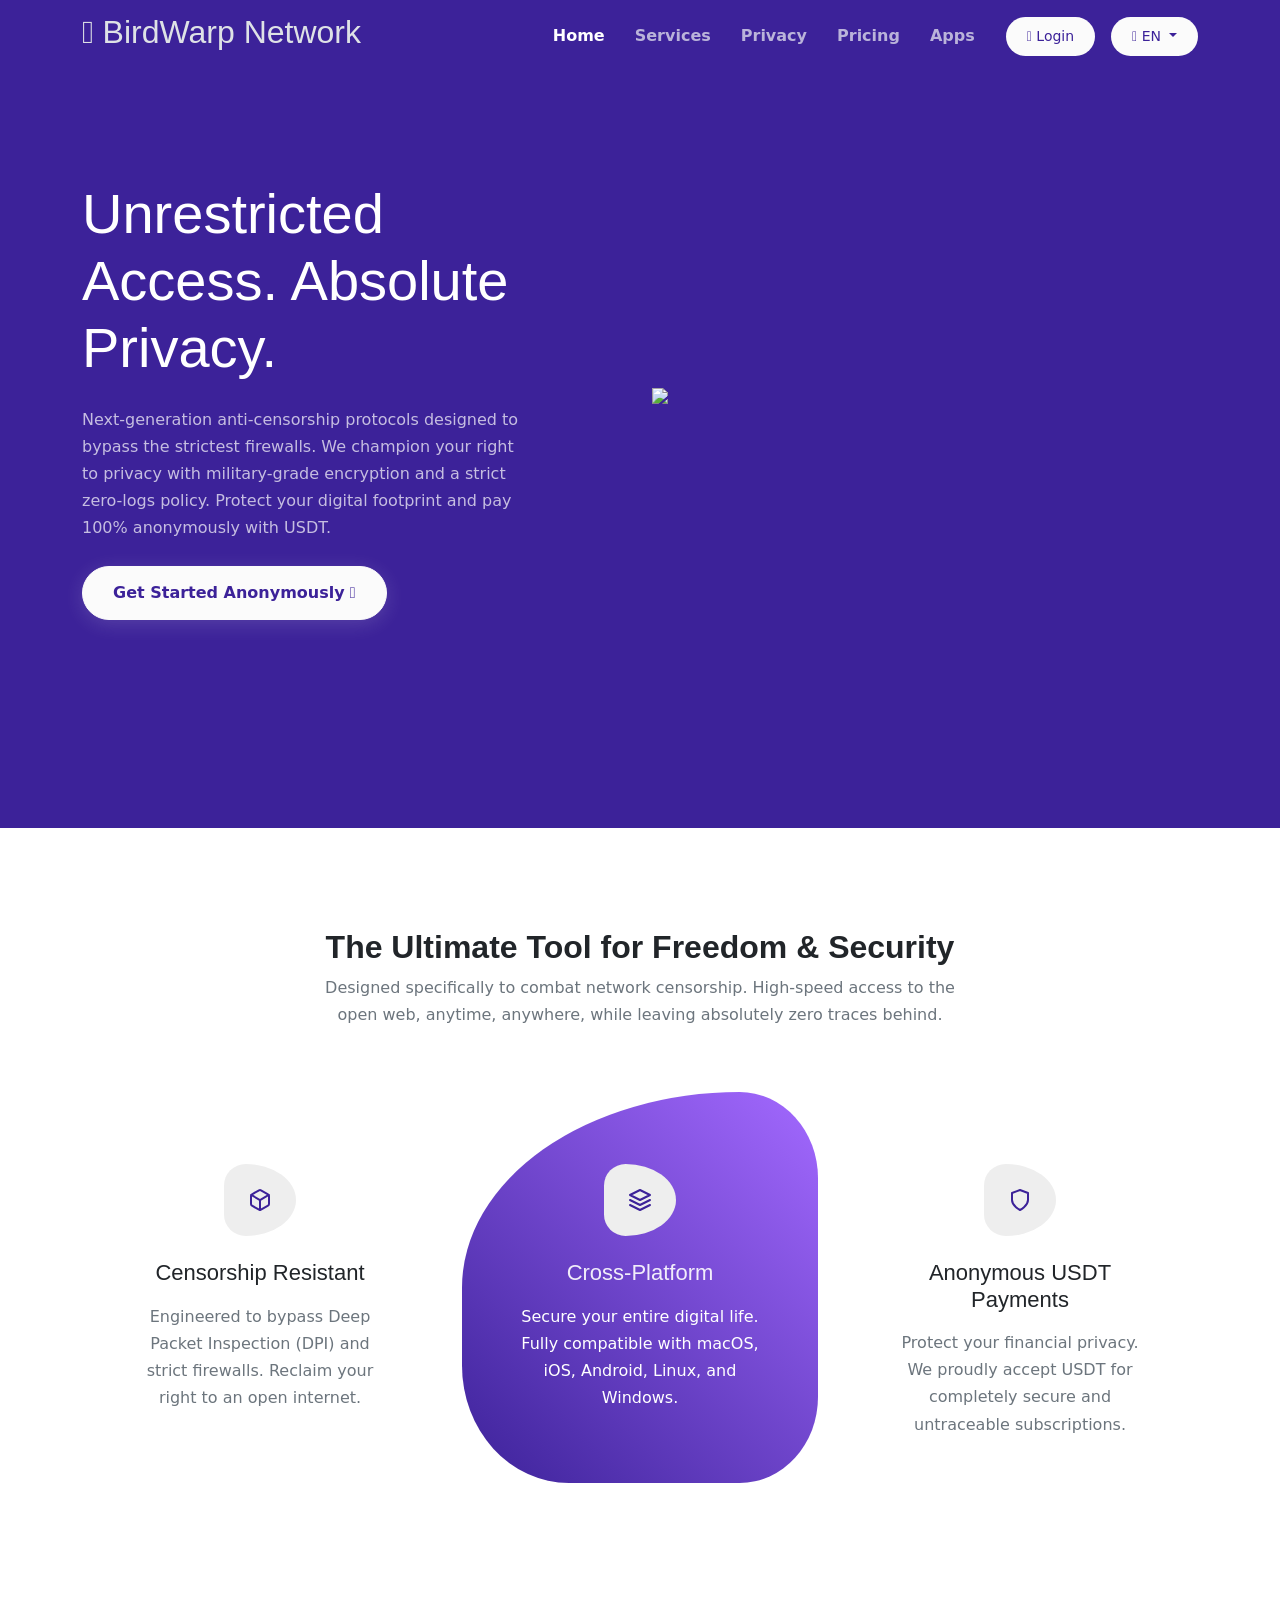
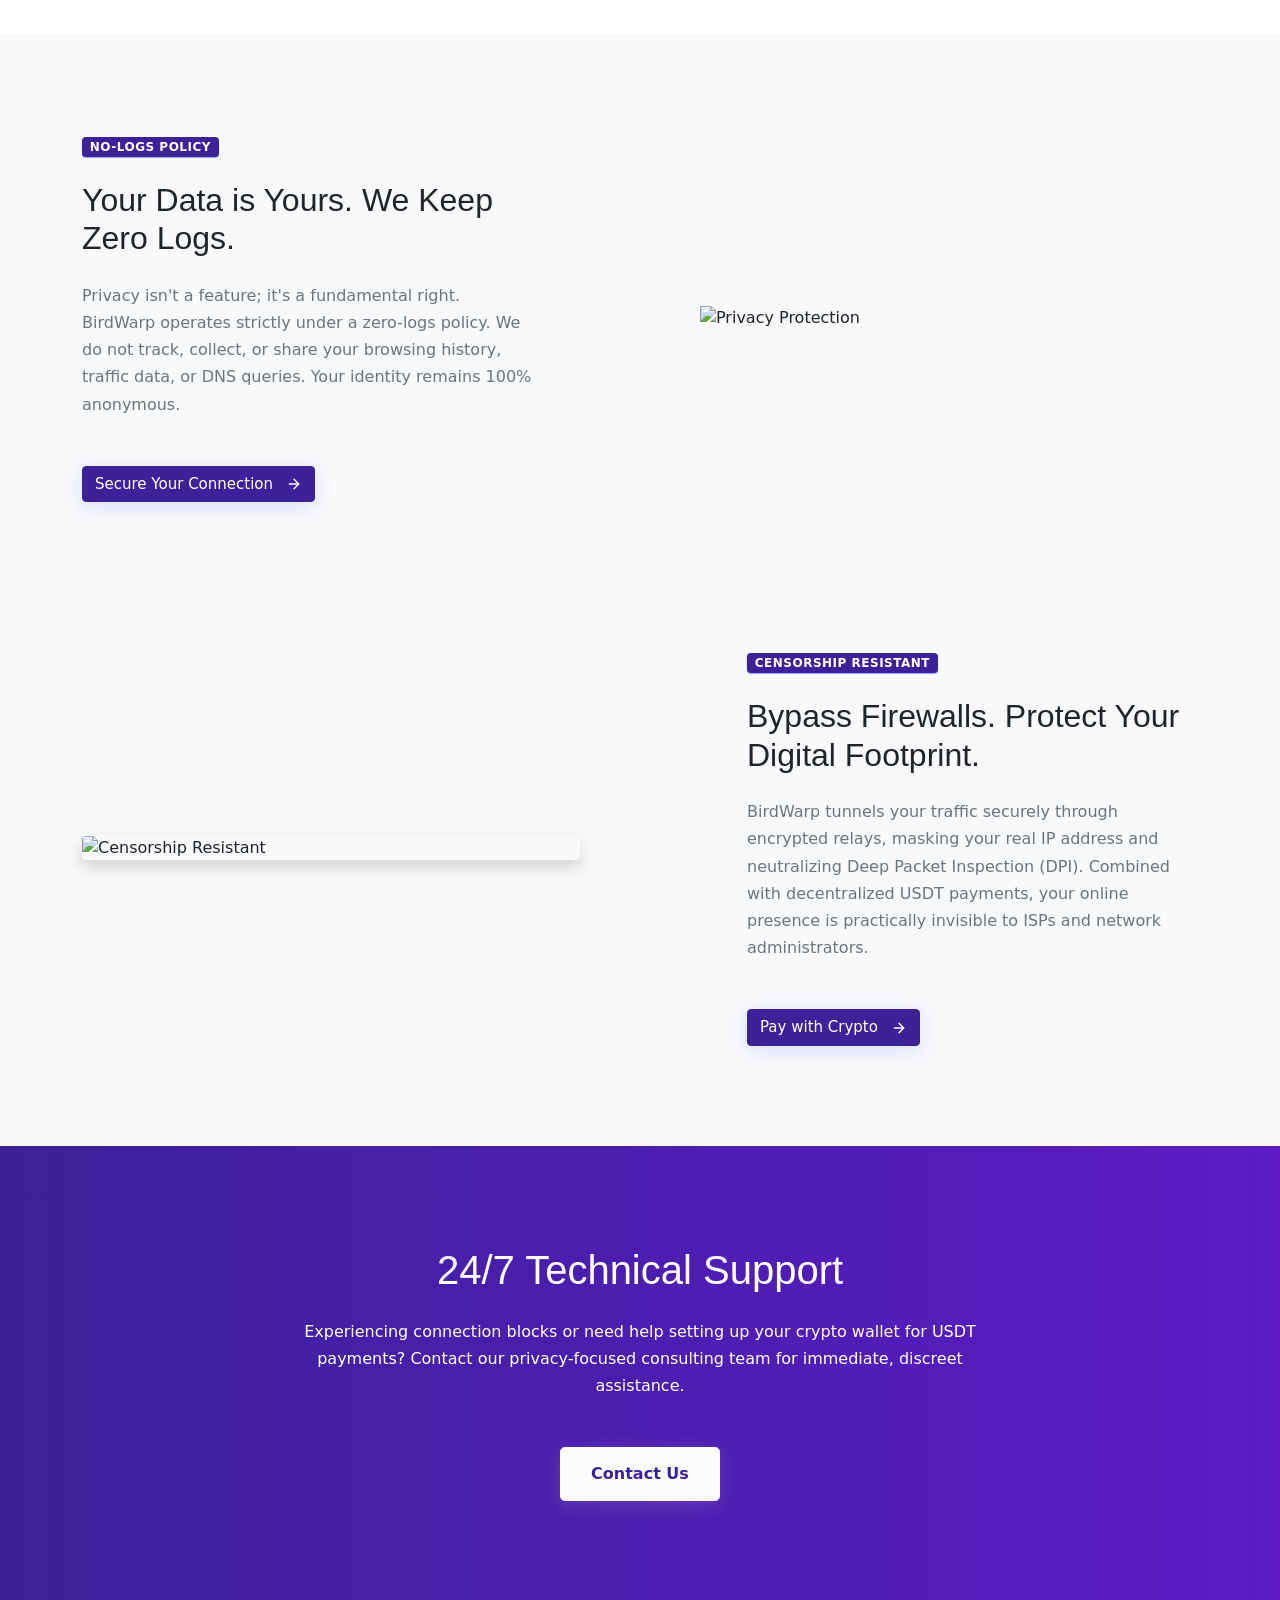
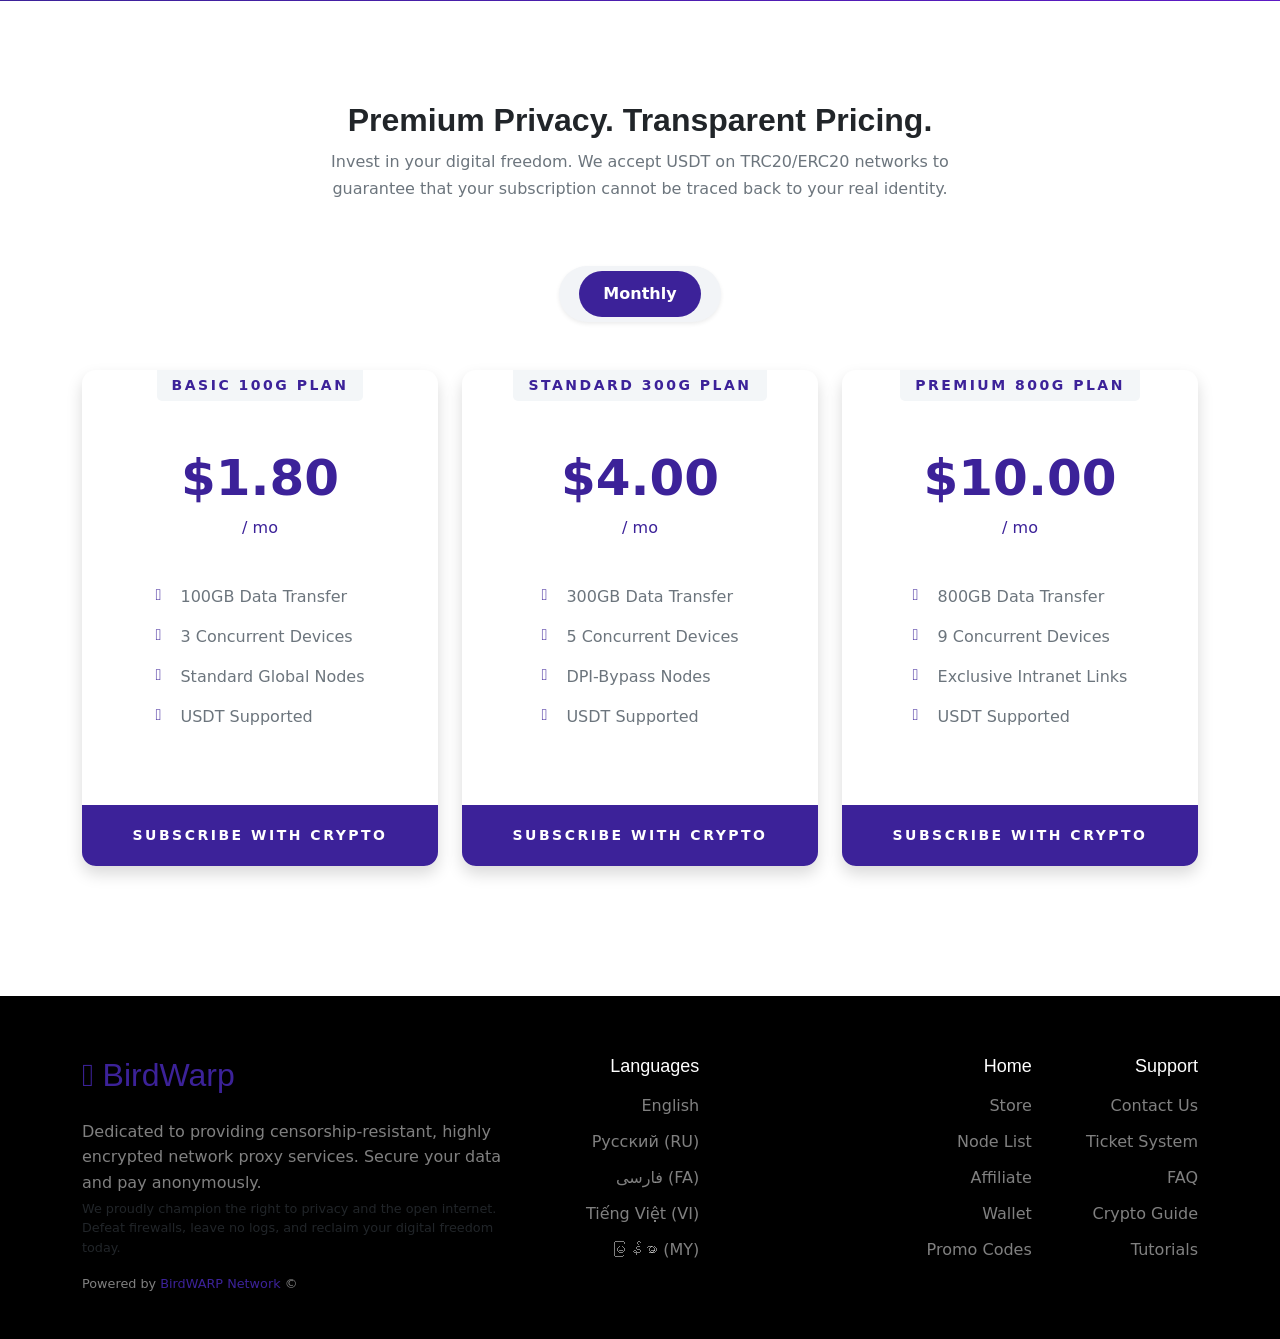
==== commit f46334f1: "Update index.html" ====
--- a/index.html
+++ b/index.html
@@ -1,8 +1,12 @@
 <!DOCTYPE html>
+
 <html lang="en">
-
+    
 <head>
+
+    
     <meta charset="utf-8">
+    
     <meta name="viewport" content="width=device-width, initial-scale=1, shrink-to-fit=no">
     <link rel="icon" type="image/png" href="/favicon.ico">
 
@@ -17,12 +21,12 @@
 
     <title>BirdWarp Network - Ultimate Privacy & Unrestricted Access</title>
 
-    <link rel="alternate" hreflang="en" href="https://birdwarp.com/index.html" />
-    <link rel="alternate" hreflang="ru" href="https://birdwarp.com/ru/index.html" />
-    <link rel="alternate" hreflang="fa" href="https://birdwarp.com/fa/index.html" />
-    <link rel="alternate" hreflang="vi" href="https://birdwarp.com/vi/index.html" />
-    <link rel="alternate" hreflang="my" href="https://birdwarp.com/my/index.html" />
-    <link rel="alternate" hreflang="x-default" href="https://birdwarp.com/index.html" />
+    <link rel="alternate" hreflang="en" href="https://birdwarp.com/" />
+    <link rel="alternate" hreflang="ru" href="https://birdwarp.com/ru/" />
+    <link rel="alternate" hreflang="fa" href="https://birdwarp.com/fa/" />
+    <link rel="alternate" hreflang="vi" href="https://birdwarp.com/vi/" />
+    <link rel="alternate" hreflang="my" href="https://birdwarp.com/my/" />
+    <link rel="alternate" hreflang="x-default" href="https://birdwarp.com/" />
 
     <script>
         (function() {
@@ -33,13 +37,13 @@
             if (!manualLang) {
                 var lang = browserLang.toLowerCase();
                 if (lang.startsWith('ru') && !currentPath.startsWith('/ru')) {
-                    window.location.replace('/ru/index.html');
+                    window.location.replace('/ru/');
                 } else if (lang.startsWith('fa') && !currentPath.startsWith('/fa')) {
-                    window.location.replace('/fa/index.html');
+                    window.location.replace('/fa/');
                 } else if (lang.startsWith('vi') && !currentPath.startsWith('/vi')) {
-                    window.location.replace('/vi/index.html');
+                    window.location.replace('/vi/');
                 } else if (lang.startsWith('my') && !currentPath.startsWith('/my')) {
-                    window.location.replace('/my/index.html');
+                    window.location.replace('/my/');
                 }
             }
         })();
@@ -47,15 +51,15 @@
         function switchLanguage(lang) {
             localStorage.setItem('userLang', lang);
             if (lang === 'ru') {
-                window.location.href = '/ru/index.html';
+                window.location.href = '/ru/';
             } else if (lang === 'fa') {
-                window.location.href = '/fa/index.html';
+                window.location.href = '/fa/';
             } else if (lang === 'vi') {
-                window.location.href = '/vi/index.html';
+                window.location.href = '/vi/';
             } else if (lang === 'my') {
-                window.location.href = '/my/index.html';
+                window.location.href = '/my/';
             } else {
-                window.location.href = '/index.html';
+                window.location.href = '/';
             }
         }
     </script>
@@ -64,7 +68,7 @@
 <body>
     <nav class="navbar navbar-expand-lg fixed-top" id="navbar">
         <div class="container">
-            <a class="navbar-brand logo" href="/index.html">
+            <a class="navbar-brand logo" href="/">
                 <h2 class="logo-dark"><i class="fa fa-globe"></i>&nbsp;BirdWarp Network</h2>
                 <h2 class="logo-light" style="color:#dee2e6;font-weight: 400;"><i class="fa fa-globe"></i>&nbsp;BirdWarp Network</h2>
             </a>
@@ -80,10 +84,10 @@
             </button>
             <div class="collapse navbar-collapse" id="navbarCollapse">
                 <ul class="navbar-nav ms-auto navbar-center" id="navbar-navlist">
-                    <li class="nav-item"><a href="/index.html#home" class="nav-link active">Home</a></li>
-                    <li class="nav-item"><a href="/index.html#services" class="nav-link">Services</a></li>
-                    <li class="nav-item"><a href="/index.html#features" class="nav-link">Privacy</a></li>
-                    <li class="nav-item"><a href="/index.html#pricing" class="nav-link">Pricing</a></li>
+                    <li class="nav-item"><a href="/#home" class="nav-link active">Home</a></li>
+                    <li class="nav-item"><a href="/#services" class="nav-link">Services</a></li>
+                    <li class="nav-item"><a href="/#features" class="nav-link">Privacy</a></li>
+                    <li class="nav-item"><a href="/#pricing" class="nav-link">Pricing</a></li>
                     <li class="nav-item client">
                         <a href="#" class="nav-link">Apps</a>
                         <ol class="title">
@@ -475,7 +479,7 @@
                 </div>
                 <div class="col-lg-5">
                     <div class="mb-4">
-                        <a href="/index.html">
+                        <a href="/">
                             <h2 class="logo-dark"><i class="fa fa-globe"></i>&nbsp;BirdWarp</h2>
                         </a>
                         <p class="text-white-50 mt-4 mb-1" style="font-size: 1rem;line-height: 1.6rem;">
@@ -494,11 +498,11 @@
                             <div class="mt-4 mt-lg-0">
                                 <h4 class="text-white font-size-18 mb-3 text-end">Languages</h4>
                                 <ul class="list-unstyled footer-sub-menu">
-                                    <li class="text-end"><a href="/index.html" class="footer-link">English</a></li>
-                                    <li class="text-end"><a href="/ru/index.html" class="footer-link">Русский (RU)</a></li>
-                                    <li class="text-end"><a href="/fa/index.html" class="footer-link">فارسی (FA)</a></li>
-                                    <li class="text-end"><a href="/vi/index.html" class="footer-link">Tiếng Việt (VI)</a></li>
-                                    <li class="text-end"><a href="/my/index.html" class="footer-link">မြန်မာ (MY)</a></li>
+                                    <li class="text-end"><a href="/" class="footer-link">English</a></li>
+                                    <li class="text-end"><a href="/ru/" class="footer-link">Русский (RU)</a></li>
+                                    <li class="text-end"><a href="/fa/" class="footer-link">فارسی (FA)</a></li>
+                                    <li class="text-end"><a href="/vi/" class="footer-link">Tiếng Việt (VI)</a></li>
+                                    <li class="text-end"><a href="/my/" class="footer-link">မြန်မာ (MY)</a></li>
                                 </ul>
                             </div>
                         </div>
@@ -543,6 +547,7 @@
             </div>
         </div>
     </footer>
+    
     <script src="static/js/bootstrap.bundle.min.js"></script>
     <script src="static/js/smooth-scroll.polyfills.min.js"></script>
 
@@ -564,4 +569,5 @@
             },
         })
 </body>
+            
 </html>
--- a/static/css/style.css
+++ b/static/css/style.css
@@ -0,0 +1,2231 @@
+/* Template Name: Qexal - Responsive Bootstrap 4 Landing Page Template
+   Author: Themesbrand
+   Version: 1.0.0
+   Created: Jan 2019
+   File Description: Main Css file of the template
+*/
+/**********************
+01.General
+02.Icons
+03.Menu
+04.Components
+05.Helper
+06.Loader
+07.Hero
+08.Services
+09.Features
+10.Pricing
+11.Team
+12.Contact
+13.Footer
+***********************/
+/* 
+// variables.scss
+*/
+@import url("0cbe549971264f089b2fea380d2ccc58.css");
+
+/* 
+// 1. General
+*/
+a {
+    text-decoration: none !important;
+    outline: none;
+    color: #29344a;
+    transition: all 0.2s;
+}
+
+a:hover {
+    color: #3c2299;
+}
+
+body {
+    font-family: "Open Sans", sans-serif;
+    color: #29344a;
+    background: #ffffff;
+    font-size: 15px;
+}
+
+p {
+    line-height: 1.7;
+}
+
+h1,
+h2,
+h3,
+h4,
+h5,
+h6 {
+    font-family: "Assistant", sans-serif;
+    font-weight: 600;
+}
+
+/* 
+// 2. Icons
+*/
+.icon-fill-primary {
+    fill: #3c2299;
+}
+
+.icon-fill-secondary {
+    fill: #6c757d;
+}
+
+.icon-fill-success {
+    fill: #2ac297;
+}
+
+.icon-fill-info {
+    fill: #56c6e6;
+}
+
+.icon-fill-warning {
+    fill: #ffbb13;
+}
+
+.icon-fill-danger {
+    fill: #f43958;
+}
+
+.icon-fill-dark {
+    fill: #29344a;
+}
+
+.icon-fill-light {
+    fill: #fbfbfb;
+}
+
+.icon-fill-body-bg {
+    fill: #ffffff;
+}
+
+.icon-fill-black {
+    fill: #000;
+}
+
+.icon-fill-white {
+    fill: #fff;
+}
+
+.icon {
+    position: relative;
+    top: -2px;
+}
+
+.icon-xxs {
+    height: 14px;
+    width: 14px;
+}
+
+.icon-xs {
+    height: 16px;
+    width: 16px;
+}
+
+.icon-sm {
+    height: 20px;
+    width: 20px;
+}
+
+.icon-lg {
+    height: 32px;
+    width: 32px;
+}
+
+.icon-xl {
+    height: 48px;
+    width: 48px;
+}
+
+.icon-xxl {
+    height: 62px;
+    width: 62px;
+}
+
+.sw-1 {
+    stroke-width: 1px;
+}
+
+.sw-1_5 {
+    stroke-width: 1.5px;
+}
+
+.icon-mono {
+    position: relative;
+    display: flex;
+    align-items: center !important;
+    justify-content: center !important;
+}
+
+.icon-spin {
+    animation-name: spin;
+    animation-duration: 3000ms;
+    animation-iteration-count: infinite;
+    animation-timing-function: linear;
+}
+
+@keyframes spin {
+    from {
+        transform: rotate(0deg);
+    }
+
+    to {
+        transform: rotate(360deg);
+    }
+}
+
+/* 
+// 3. Menu
+*/
+/* ----------------------------------------- */
+.client {
+    position: relative;
+}
+
+.client li {
+    list-style: none;
+    text-align: center;
+}
+
+/* 涓嬫媺妗� ol*/
+.title {
+    position: absolute;
+    padding: 0 5px;
+    width: 110px;
+    top: 60px;
+    left: -12px;
+    border-radius: 5px;
+    transition: all 1s;
+    opacity: 0;
+    box-shadow: 0 5px 20px -4px rgba(196, 194, 194, 0.5);
+    background-color: #fff;
+}
+
+/* 涓嬫媺妗嗕笂闈㈢殑涓夎褰� */
+.title:before {
+    content: "";
+    position: absolute;
+    top: -20px;
+    left: 50%;
+    margin-left: -10px;
+    border-width: 10px;
+    border-style: solid;
+    border-color: transparent transparent #fff;
+}
+
+/* 榧犳爣缁忚繃鏃讹紝鏄剧ず鍑轰笅鎷夋 */
+.client:hover .title{
+    opacity: 1;
+    top: 45px;
+}
+
+/* 榧犳爣缁忚繃涓嬫媺妗嗘椂锛屾敼鍙樹笅鎷夋姣忎竴椤圭殑棰滆壊 */
+
+
+/* ----------------------------------------- */
+
+.navbar {
+    padding: 14px 0px;
+    width: 100%;
+    border-radius: 0px;
+    z-index: 999;
+    margin-bottom: 0px;
+    transition: all 0.5s ease-in-out;
+    background-color: transparent;
+}
+
+.navbar .logo .logo-dark {
+    display: none;
+}
+
+.navbar .logo .logo-light {
+    display: inline-block;
+}
+
+.nav-link {
+    display: inline-block;
+    text-decoration: none;
+    line-height: 26px;
+    color: rgba(239, 241, 245, 0.7);
+    transition: all 0.3s;
+    margin: 0 15px;
+    font-weight: 600;
+}
+
+.navbar .navbar-nav li .nav-link {
+    padding: 8px 0px;
+}
+
+.navbar .navbar-nav li .nav-link.active,
+.navbar .navbar-nav li .nav-link:hover,
+.navbar .navbar-nav li .nav-link:focus {
+    color: #fff ;
+}
+
+.navbar .navbar-toggles {
+    padding: 0.25rem 0.75rem;
+    font-size: 18px;
+    background: 0 0;
+    border: 1px solid transparent;
+    color: #fff;
+    outline: 0;
+}
+
+.navbar .nav-btn {
+    background-color: #fbfbfb;
+    color: #3c2299;
+}
+
+.navbar-toggler {
+    padding: 0;
+}
+
+.navbar-toggler:focus {
+    box-shadow: none;
+}
+
+.nav .open>a,
+.nav .open>a:focus,
+.nav .open>a:hover {
+    background-color: transparent;
+    border-color: #3c2299;
+}
+
+.menu-toggle {
+    padding: 4.5px 10px !important;
+}
+
+.menu-toggle span {
+    line-height: 27px;
+}
+
+/*---NAVBAR STICKY--*/
+.nav-sticky.navbar {
+    margin-top: 0px;
+    background-color: #fff;
+    box-shadow: 0 0 10px 0 rgba(0, 0, 0, 0.06);
+    color: #000 !important;
+}
+
+.nav-sticky.navbar .navbar-nav {
+    margin-top: 0px;
+}
+
+.nav-sticky.navbar .navbar-nav li .nav-link {
+    color: #6c757d !important;
+}
+
+.nav-sticky.navbar .navbar-nav li .nav-link.active,
+.nav-sticky.navbar .navbar-nav li .nav-link:hover,
+.nav-sticky.navbar .navbar-nav li .nav-link:focus {
+    color: #3c2299 !important;
+}
+
+.nav-sticky.navbar .nav-btn {
+    background-color: #3c2299;
+    color: #fff;
+}
+
+.nav-sticky .logo .logo-dark {
+    display: inline-block !important;
+}
+
+.nav-sticky .logo .logo-light {
+    display: none !important;
+}
+
+.navbar-toggler {
+    color: #29344a !important;
+    border: none !important;
+}
+
+.navbar-toggler:focus {
+    outline: none;
+}
+
+.navbar-light .logo .logo-dark {
+    display: inline-block;
+}
+
+.navbar-light .logo .logo-light {
+    display: none;
+}
+
+.navbar-light .navbar-nav li a {
+    color: #6c757d !important;
+}
+
+.navbar-light .navbar-nav li .nav-link {
+    padding-right: 0px;
+    padding-left: 0px;
+}
+
+.navbar-light .navbar-nav li .nav-link.active,
+.navbar-light .navbar-nav li .nav-link:hover,
+.navbar-light .navbar-nav li .nav-link:focus {
+    color: #3c2299 !important;
+}
+
+.navbar-light .nav-btn {
+    background-color: #3c2299;
+    color: #fff;
+}
+
+@media (min-width: 200px) and (max-width: 991px) {
+    .navbar {
+        margin-top: 0px;
+        background-color: #fff !important;
+        box-shadow: 0 3px 10px rgba(0, 0, 0, 0.08);
+        color: #fff !important;
+    }
+
+    .navbar .navbar-nav {
+        margin-top: 0px;
+    }
+
+    .navbar .navbar-nav li .nav-link {
+        padding: 6px 0;
+        transition: all 0.4s;
+        color: #6c757d !important;
+        margin: 0px;
+        display: block;
+    }
+
+    .navbar .navbar-nav li .nav-link.active,
+    .navbar .navbar-nav li .nav-link:hover,
+    .navbar .navbar-nav li .nav-link:focus {
+        color: #3c2299 !important;
+    }
+
+    .navbar .navbar-nav li.active a {
+        border-color: transparent;
+    }
+
+    .navbar>.container {
+        width: 90%;
+    }
+
+    .navbar .logo .logo-dark {
+        display: inline-block !important;
+    }
+
+    .navbar .logo .logo-light {
+        display: none !important;
+    }
+
+    .navbar.navbar-light .navbar-nav li .nav-link.active,
+    .navbar.navbar-light .navbar-nav li .nav-link:hover,
+    .navbar.navbar-light .navbar-nav li .nav-link:focus {
+        color: #29344a !important;
+    }
+
+    .navbar .nav-btn {
+        background-color: #3c2299;
+        color: #fff;
+    }
+
+    .navbar-collapse {
+        padding: 0;
+    }
+}
+
+/* 
+// 04.Components
+*/
+@media (min-width: 1200px) {
+
+    .container,
+    .container-lg,
+    .container-md,
+    .container-sm,
+    .container-xl,
+    .container-xxl {
+        max-width: 1140px;
+    }
+}
+
+.row>* {
+    position: relative;
+}
+
+.btn {
+    border-radius: 3px;
+    padding: 12px 30px;
+    font-size: 15px !important;
+    transition: all 0.5s;
+    font-weight: 400;
+}
+
+.btn:focus {
+    box-shadow: none !important;
+}
+
+.btn:hover {
+    transform: translateY(-2px);
+    transition: all 0.5s;
+}
+
+.btn.btn-lg {
+    padding: 14px 30px !important;
+    font-size: 16px !important;
+}
+
+.btn.btn-sm {
+    padding: 8px 20px !important;
+    font-size: 14px !important;
+}
+
+.btn.btn-primary {
+    background-color: #3c2299 !important;
+    border: 1px solid #3c2299 !important;
+    color: #fff;
+    box-shadow: 0 4px 20px rgba(39, 83, 255, 0.15);
+}
+
+.btn.btn-primary:hover,
+.btn.btn-primary:focus,
+.btn.btn-primary.focus,
+.btn.btn-primary:active,
+.btn.btn-primary.active {
+    background-color: #7648C7 !important;
+    border: 1px solid #7648C7 !important;
+    box-shadow: 0 3px 10px rgba(39, 83, 255, 0.5);
+    color: #fff !important;
+}
+
+.btn.btn-soft-primary {
+    background-color: #e9edff !important;
+    color: #3c2299;
+}
+
+.btn.btn-soft-primary:hover,
+.btn.btn-soft-primary:focus,
+.btn.btn-soft-primary.focus,
+.btn.btn-soft-primary:active,
+.btn.btn-soft-primary.active {
+    box-shadow: 0 3px 12px rgba(39, 83, 255, 0.2);
+    transform: translateY(-4px);
+}
+
+.btn.btn-outline-primary {
+    border: 1px solid #3c2299 !important;
+    color: #3c2299 !important;
+}
+
+.btn.btn-outline-primary:hover,
+.btn.btn-outline-primary:focus,
+.btn.btn-outline-primary.focus,
+.btn.btn-outline-primary:active,
+.btn.btn-outline-primary.active {
+    background-color: #3c2299 !important;
+    border: 1px solid #3c2299 !important;
+    box-shadow: 0 3px 10px rgba(39, 83, 255, 0.5);
+    color: #fff !important;
+}
+
+.btn.btn-secondary {
+    background-color: #6c757d !important;
+    border: 1px solid #6c757d !important;
+    color: #fff;
+    box-shadow: 0 4px 20px rgba(108, 117, 125, 0.15);
+}
+
+.btn.btn-secondary:hover,
+.btn.btn-secondary:focus,
+.btn.btn-secondary.focus,
+.btn.btn-secondary:active,
+.btn.btn-secondary.active {
+    background-color: #656d75 !important;
+    border: 1px solid #656d75 !important;
+    box-shadow: 0 3px 10px rgba(108, 117, 125, 0.5);
+    color: #fff !important;
+}
+
+.btn.btn-soft-secondary {
+    background-color: #d2d6d8 !important;
+    color: #6c757d;
+}
+
+.btn.btn-soft-secondary:hover,
+.btn.btn-soft-secondary:focus,
+.btn.btn-soft-secondary.focus,
+.btn.btn-soft-secondary:active,
+.btn.btn-soft-secondary.active {
+    box-shadow: 0 3px 12px rgba(108, 117, 125, 0.2);
+    transform: translateY(-4px);
+}
+
+.btn.btn-outline-secondary {
+    border: 1px solid #6c757d !important;
+    color: #6c757d !important;
+}
+
+.btn.btn-outline-secondary:hover,
+.btn.btn-outline-secondary:focus,
+.btn.btn-outline-secondary.focus,
+.btn.btn-outline-secondary:active,
+.btn.btn-outline-secondary.active {
+    background-color: #6c757d !important;
+    border: 1px solid #6c757d !important;
+    box-shadow: 0 3px 10px rgba(108, 117, 125, 0.5);
+    color: #fff !important;
+}
+
+.btn.btn-success {
+    background-color: #2ac297 !important;
+    border: 1px solid #2ac297 !important;
+    color: #fff;
+    box-shadow: 0 4px 20px rgba(42, 194, 151, 0.15);
+}
+
+.btn.btn-success:hover,
+.btn.btn-success:focus,
+.btn.btn-success.focus,
+.btn.btn-success:active,
+.btn.btn-success.active {
+    background-color: #27b58d !important;
+    border: 1px solid #27b58d !important;
+    box-shadow: 0 3px 10px rgba(42, 194, 151, 0.5);
+    color: #fff !important;
+}
+
+.btn.btn-soft-success {
+    background-color: #bdf1e2 !important;
+    color: #2ac297;
+}
+
+.btn.btn-soft-success:hover,
+.btn.btn-soft-success:focus,
+.btn.btn-soft-success.focus,
+.btn.btn-soft-success:active,
+.btn.btn-soft-success.active {
+    box-shadow: 0 3px 12px rgba(42, 194, 151, 0.2);
+    transform: translateY(-4px);
+}
+
+.btn.btn-outline-success {
+    border: 1px solid #2ac297 !important;
+    color: #2ac297 !important;
+}
+
+.btn.btn-outline-success:hover,
+.btn.btn-outline-success:focus,
+.btn.btn-outline-success.focus,
+.btn.btn-outline-success:active,
+.btn.btn-outline-success.active {
+    background-color: #2ac297 !important;
+    border: 1px solid #2ac297 !important;
+    box-shadow: 0 3px 10px rgba(42, 194, 151, 0.5);
+    color: #fff !important;
+}
+
+.btn.btn-info {
+    background-color: #56c6e6 !important;
+    border: 1px solid #56c6e6 !important;
+    color: #fff;
+    box-shadow: 0 4px 20px rgba(86, 198, 230, 0.15);
+}
+
+.btn.btn-info:hover,
+.btn.btn-info:focus,
+.btn.btn-info.focus,
+.btn.btn-info:active,
+.btn.btn-info.active {
+    background-color: #49c2e4 !important;
+    border: 1px solid #49c2e4 !important;
+    box-shadow: 0 3px 10px rgba(86, 198, 230, 0.5);
+    color: #fff !important;
+}
+
+.btn.btn-soft-info {
+    background-color: white !important;
+    color: #56c6e6;
+}
+
+.btn.btn-soft-info:hover,
+.btn.btn-soft-info:focus,
+.btn.btn-soft-info.focus,
+.btn.btn-soft-info:active,
+.btn.btn-soft-info.active {
+    box-shadow: 0 3px 12px rgba(86, 198, 230, 0.2);
+    transform: translateY(-4px);
+}
+
+.btn.btn-outline-info {
+    border: 1px solid #56c6e6 !important;
+    color: #56c6e6 !important;
+}
+
+.btn.btn-outline-info:hover,
+.btn.btn-outline-info:focus,
+.btn.btn-outline-info.focus,
+.btn.btn-outline-info:active,
+.btn.btn-outline-info.active {
+    background-color: #56c6e6 !important;
+    border: 1px solid #56c6e6 !important;
+    box-shadow: 0 3px 10px rgba(86, 198, 230, 0.5);
+    color: #fff !important;
+}
+
+.btn.btn-warning {
+    background-color: #ffbb13 !important;
+    border: 1px solid #ffbb13 !important;
+    color: #fff;
+    box-shadow: 0 4px 20px rgba(255, 187, 19, 0.15);
+}
+
+.btn.btn-warning:hover,
+.btn.btn-warning:focus,
+.btn.btn-warning.focus,
+.btn.btn-warning:active,
+.btn.btn-warning.active {
+    background-color: #ffb704 !important;
+    border: 1px solid #ffb704 !important;
+    box-shadow: 0 3px 10px rgba(255, 187, 19, 0.5);
+    color: #fff !important;
+}
+
+.btn.btn-soft-warning {
+    background-color: #fff3d5 !important;
+    color: #ffbb13;
+}
+
+.btn.btn-soft-warning:hover,
+.btn.btn-soft-warning:focus,
+.btn.btn-soft-warning.focus,
+.btn.btn-soft-warning:active,
+.btn.btn-soft-warning.active {
+    box-shadow: 0 3px 12px rgba(255, 187, 19, 0.2);
+    transform: translateY(-4px);
+}
+
+.btn.btn-outline-warning {
+    border: 1px solid #ffbb13 !important;
+    color: #ffbb13 !important;
+}
+
+.btn.btn-outline-warning:hover,
+.btn.btn-outline-warning:focus,
+.btn.btn-outline-warning.focus,
+.btn.btn-outline-warning:active,
+.btn.btn-outline-warning.active {
+    background-color: #ffbb13 !important;
+    border: 1px solid #ffbb13 !important;
+    box-shadow: 0 3px 10px rgba(255, 187, 19, 0.5);
+    color: #fff !important;
+}
+
+.btn.btn-danger {
+    background-color: #f43958 !important;
+    border: 1px solid #f43958 !important;
+    color: #fff;
+    box-shadow: 0 4px 20px rgba(244, 57, 88, 0.15);
+}
+
+.btn.btn-danger:hover,
+.btn.btn-danger:focus,
+.btn.btn-danger.focus,
+.btn.btn-danger:active,
+.btn.btn-danger.active {
+    background-color: #f32b4c !important;
+    border: 1px solid #f32b4c !important;
+    box-shadow: 0 3px 10px rgba(244, 57, 88, 0.5);
+    color: #fff !important;
+}
+
+.btn.btn-soft-danger {
+    background-color: #fef1f3 !important;
+    color: #f43958;
+}
+
+.btn.btn-soft-danger:hover,
+.btn.btn-soft-danger:focus,
+.btn.btn-soft-danger.focus,
+.btn.btn-soft-danger:active,
+.btn.btn-soft-danger.active {
+    box-shadow: 0 3px 12px rgba(244, 57, 88, 0.2);
+    transform: translateY(-4px);
+}
+
+.btn.btn-outline-danger {
+    border: 1px solid #f43958 !important;
+    color: #f43958 !important;
+}
+
+.btn.btn-outline-danger:hover,
+.btn.btn-outline-danger:focus,
+.btn.btn-outline-danger.focus,
+.btn.btn-outline-danger:active,
+.btn.btn-outline-danger.active {
+    background-color: #f43958 !important;
+    border: 1px solid #f43958 !important;
+    box-shadow: 0 3px 10px rgba(244, 57, 88, 0.5);
+    color: #fff !important;
+}
+
+.btn.btn-dark {
+    background-color: #29344a !important;
+    border: 1px solid #29344a !important;
+    color: #fff;
+    box-shadow: 0 4px 20px rgba(41, 52, 74, 0.15);
+}
+
+.btn.btn-dark:hover,
+.btn.btn-dark:focus,
+.btn.btn-dark.focus,
+.btn.btn-dark:active,
+.btn.btn-dark.active {
+    background-color: #242d40 !important;
+    border: 1px solid #242d40 !important;
+    box-shadow: 0 3px 10px rgba(41, 52, 74, 0.5);
+    color: #fff !important;
+}
+
+.btn.btn-soft-dark {
+    background-color: #7e91b7 !important;
+    color: #29344a;
+}
+
+.btn.btn-soft-dark:hover,
+.btn.btn-soft-dark:focus,
+.btn.btn-soft-dark.focus,
+.btn.btn-soft-dark:active,
+.btn.btn-soft-dark.active {
+    box-shadow: 0 3px 12px rgba(41, 52, 74, 0.2);
+    transform: translateY(-4px);
+}
+
+.btn.btn-outline-dark {
+    border: 1px solid #29344a !important;
+    color: #29344a !important;
+}
+
+.btn.btn-outline-dark:hover,
+.btn.btn-outline-dark:focus,
+.btn.btn-outline-dark.focus,
+.btn.btn-outline-dark:active,
+.btn.btn-outline-dark.active {
+    background-color: #29344a !important;
+    border: 1px solid #29344a !important;
+    box-shadow: 0 3px 10px rgba(41, 52, 74, 0.5);
+    color: #fff !important;
+}
+
+.btn.btn-light {
+    background-color: #fbfbfb !important;
+    border: 1px solid #fbfbfb !important;
+    color: #fff;
+    box-shadow: 0 4px 20px rgba(251, 251, 251, 0.15);
+}
+
+.btn.btn-light:hover,
+.btn.btn-light:focus,
+.btn.btn-light.focus,
+.btn.btn-light:active,
+.btn.btn-light.active {
+    background-color: #f3f3f3 !important;
+    border: 1px solid #f3f3f3 !important;
+    box-shadow: 0 3px 10px rgba(251, 251, 251, 0.5);
+    color: #fff !important;
+}
+
+.btn.btn-soft-light {
+    background-color: white !important;
+    color: #fbfbfb;
+}
+
+.btn.btn-soft-light:hover,
+.btn.btn-soft-light:focus,
+.btn.btn-soft-light.focus,
+.btn.btn-soft-light:active,
+.btn.btn-soft-light.active {
+    box-shadow: 0 3px 12px rgba(251, 251, 251, 0.2);
+    transform: translateY(-4px);
+}
+
+.btn.btn-outline-light {
+    border: 1px solid #fbfbfb !important;
+    color: #fbfbfb !important;
+}
+
+.btn.btn-outline-light:hover,
+.btn.btn-outline-light:focus,
+.btn.btn-outline-light.focus,
+.btn.btn-outline-light:active,
+.btn.btn-outline-light.active {
+    background-color: #fbfbfb !important;
+    border: 1px solid #fbfbfb !important;
+    box-shadow: 0 3px 10px rgba(251, 251, 251, 0.5);
+    color: #fff !important;
+}
+
+.btn.btn-body-bg {
+    background-color: #ffffff !important;
+    border: 1px solid #ffffff !important;
+    color: #fff;
+    box-shadow: 0 4px 20px rgba(255, 255, 255, 0.15);
+}
+
+.btn.btn-body-bg:hover,
+.btn.btn-body-bg:focus,
+.btn.btn-body-bg.focus,
+.btn.btn-body-bg:active,
+.btn.btn-body-bg.active {
+    background-color: #f7f7f7 !important;
+    border: 1px solid #f7f7f7 !important;
+    box-shadow: 0 3px 10px rgba(255, 255, 255, 0.5);
+    color: #fff !important;
+}
+
+.btn.btn-soft-body-bg {
+    background-color: white !important;
+    color: #ffffff;
+}
+
+.btn.btn-soft-body-bg:hover,
+.btn.btn-soft-body-bg:focus,
+.btn.btn-soft-body-bg.focus,
+.btn.btn-soft-body-bg:active,
+.btn.btn-soft-body-bg.active {
+    box-shadow: 0 3px 12px rgba(255, 255, 255, 0.2);
+    transform: translateY(-4px);
+}
+
+.btn.btn-outline-body-bg {
+    border: 1px solid #ffffff !important;
+    color: #ffffff !important;
+}
+
+.btn.btn-outline-body-bg:hover,
+.btn.btn-outline-body-bg:focus,
+.btn.btn-outline-body-bg.focus,
+.btn.btn-outline-body-bg:active,
+.btn.btn-outline-body-bg.active {
+    background-color: #ffffff !important;
+    border: 1px solid #ffffff !important;
+    box-shadow: 0 3px 10px rgba(255, 255, 255, 0.5);
+    color: #fff !important;
+}
+
+.btn.btn-black {
+    background-color: #000 !important;
+    border: 1px solid #000 !important;
+    color: #fff;
+    box-shadow: 0 4px 20px rgba(0, 0, 0, 0.15);
+}
+
+.btn.btn-black:hover,
+.btn.btn-black:focus,
+.btn.btn-black.focus,
+.btn.btn-black:active,
+.btn.btn-black.active {
+    background-color: black !important;
+    border: 1px solid black !important;
+    box-shadow: 0 3px 10px rgba(0, 0, 0, 0.5);
+    color: #fff !important;
+}
+
+.btn.btn-soft-black {
+    background-color: #616161 !important;
+    color: #000;
+}
+
+.btn.btn-soft-black:hover,
+.btn.btn-soft-black:focus,
+.btn.btn-soft-black.focus,
+.btn.btn-soft-black:active,
+.btn.btn-soft-black.active {
+    box-shadow: 0 3px 12px rgba(0, 0, 0, 0.2);
+    transform: translateY(-4px);
+}
+
+.btn.btn-outline-black {
+    border: 1px solid #000 !important;
+    color: #000 !important;
+}
+
+.btn.btn-outline-black:hover,
+.btn.btn-outline-black:focus,
+.btn.btn-outline-black.focus,
+.btn.btn-outline-black:active,
+.btn.btn-outline-black.active {
+    background-color: #000 !important;
+    border: 1px solid #000 !important;
+    box-shadow: 0 3px 10px rgba(0, 0, 0, 0.5);
+    color: #fff !important;
+}
+
+.btn.btn-white {
+    background-color: #fff !important;
+    border: 1px solid #fff !important;
+    color: #fff;
+    box-shadow: 0 4px 20px rgba(255, 255, 255, 0.15);
+}
+
+.btn.btn-white:hover,
+.btn.btn-white:focus,
+.btn.btn-white.focus,
+.btn.btn-white:active,
+.btn.btn-white.active {
+    background-color: #f7f7f7 !important;
+    border: 1px solid #f7f7f7 !important;
+    box-shadow: 0 3px 10px rgba(255, 255, 255, 0.5);
+    color: #fff !important;
+}
+
+.btn.btn-soft-white {
+    background-color: white !important;
+    color: #fff;
+}
+
+.btn.btn-soft-white:hover,
+.btn.btn-soft-white:focus,
+.btn.btn-soft-white.focus,
+.btn.btn-soft-white:active,
+.btn.btn-soft-white.active {
+    box-shadow: 0 3px 12px rgba(255, 255, 255, 0.2);
+    transform: translateY(-4px);
+}
+
+.btn.btn-outline-white {
+    border: 1px solid #fff !important;
+    color: #fff !important;
+}
+
+.btn.btn-outline-white:hover,
+.btn.btn-outline-white:focus,
+.btn.btn-outline-white.focus,
+.btn.btn-outline-white:active,
+.btn.btn-outline-white.active {
+    background-color: #fff !important;
+    border: 1px solid #fff !important;
+    box-shadow: 0 3px 10px rgba(255, 255, 255, 0.5);
+    color: #fff !important;
+}
+
+.btn.btn-light {
+    background-color: #fbfbfb;
+    border: 1px solid #fbfbfb;
+    color: #3c2299 !important;
+}
+
+.btn.btn-light:hover,
+.btn.btn-light:focus,
+.btn.btn-light.focus,
+.btn.btn-light:active,
+.btn.btn-light.active {
+    background-color: white;
+    border: 1px solid white;
+    box-shadow: 0 0 0 2px rgba(251, 251, 251, 0.08);
+    color: #3c2299 !important;
+}
+
+.btn.btn-outline-light {
+    border: 1px solid #fbfbfb;
+    color: #fbfbfb !important;
+}
+
+.btn.btn-outline-light:hover,
+.btn.btn-outline-light:focus,
+.btn.btn-outline-light.focus,
+.btn.btn-outline-light:active,
+.btn.btn-outline-light.active {
+    background-color: #fbfbfb;
+    border: 1px solid #fbfbfb;
+    color: #29344a !important;
+}
+
+.badge {
+    padding: 6px 14px;
+    text-transform: uppercase;
+    letter-spacing: 0.5px;
+}
+
+.badge.badge-primary {
+    background: rgba(39, 83, 255, 0.1);
+    box-shadow: 0 1px 1px rgba(39, 83, 255, 0.5);
+    color: #3c2299;
+}
+
+.badge.badge-primary {
+    background: #3c2299;
+    box-shadow: 0 1px 1px rgba(39, 83, 255, 0.5);
+    color: #fff;
+}
+
+.badge.badge-soft-primary {
+    background: rgba(39, 83, 255, 0.1);
+    box-shadow: 0 1px 1px rgba(39, 83, 255, 0.5);
+    color: #3c2299;
+}
+
+.badge.badge-secondary {
+    background: #6c757d;
+    box-shadow: 0 1px 1px rgba(108, 117, 125, 0.5);
+    color: #fff;
+}
+
+.badge.badge-soft-secondary {
+    background: rgba(108, 117, 125, 0.1);
+    box-shadow: 0 1px 1px rgba(108, 117, 125, 0.5);
+    color: #6c757d;
+}
+
+.badge.badge-success {
+    background: #2ac297;
+    box-shadow: 0 1px 1px rgba(42, 194, 151, 0.5);
+    color: #fff;
+}
+
+.badge.badge-soft-success {
+    background: rgba(42, 194, 151, 0.1);
+    box-shadow: 0 1px 1px rgba(42, 194, 151, 0.5);
+    color: #2ac297;
+}
+
+.badge.badge-info {
+    background: #56c6e6;
+    box-shadow: 0 1px 1px rgba(86, 198, 230, 0.5);
+    color: #fff;
+}
+
+.badge.badge-soft-info {
+    background: rgba(86, 198, 230, 0.1);
+    box-shadow: 0 1px 1px rgba(86, 198, 230, 0.5);
+    color: #56c6e6;
+}
+
+.badge.badge-warning {
+    background: #ffbb13;
+    box-shadow: 0 1px 1px rgba(255, 187, 19, 0.5);
+    color: #fff;
+}
+
+.badge.badge-soft-warning {
+    background: rgba(255, 187, 19, 0.1);
+    box-shadow: 0 1px 1px rgba(255, 187, 19, 0.5);
+    color: #ffbb13;
+}
+
+.badge.badge-danger {
+    background: #f43958;
+    box-shadow: 0 1px 1px rgba(244, 57, 88, 0.5);
+    color: #fff;
+}
+
+.badge.badge-soft-danger {
+    background: rgba(244, 57, 88, 0.1);
+    box-shadow: 0 1px 1px rgba(244, 57, 88, 0.5);
+    color: #f43958;
+}
+
+.badge.badge-dark {
+    background: #29344a;
+    box-shadow: 0 1px 1px rgba(41, 52, 74, 0.5);
+    color: #fff;
+}
+
+.badge.badge-soft-dark {
+    background: rgba(41, 52, 74, 0.1);
+    box-shadow: 0 1px 1px rgba(41, 52, 74, 0.5);
+    color: #29344a;
+}
+
+.badge.badge-light {
+    background: #fbfbfb;
+    box-shadow: 0 1px 1px rgba(251, 251, 251, 0.5);
+    color: #fff;
+}
+
+.badge.badge-soft-light {
+    background: rgba(251, 251, 251, 0.1);
+    box-shadow: 0 1px 1px rgba(251, 251, 251, 0.5);
+    color: #fbfbfb;
+}
+
+.badge.badge-body-bg {
+    background: #ffffff;
+    box-shadow: 0 1px 1px rgba(255, 255, 255, 0.5);
+    color: #fff;
+}
+
+.badge.badge-soft-body-bg {
+    background: rgba(255, 255, 255, 0.1);
+    box-shadow: 0 1px 1px rgba(255, 255, 255, 0.5);
+    color: #ffffff;
+}
+
+.badge.badge-black {
+    background: #000;
+    box-shadow: 0 1px 1px rgba(0, 0, 0, 0.5);
+    color: #fff;
+}
+
+.badge.badge-soft-black {
+    background: rgba(0, 0, 0, 0.1);
+    box-shadow: 0 1px 1px rgba(0, 0, 0, 0.5);
+    color: #000;
+}
+
+.badge.badge-white {
+    background: #fff;
+    box-shadow: 0 1px 1px rgba(255, 255, 255, 0.5);
+    color: #fff;
+}
+
+.badge.badge-soft-white {
+    background: rgba(255, 255, 255, 0.1);
+    box-shadow: 0 1px 1px rgba(255, 255, 255, 0.5);
+    color: #fff;
+}
+
+.form-check-input {
+    cursor: pointer;
+}
+
+.form-check-input:checked {
+    background-color: #3c2299;
+    border-color: #3c2299;
+}
+
+.form-check-label {
+    cursor: pointer;
+}
+
+/* 
+// 05.Helper
+*/
+.text-primary {
+    color: #3c2299 !important;
+}
+
+.bg-primary {
+    background-color: #3c2299 !important;
+}
+
+.bg-soft-primary {
+    background-color: rgba(39, 83, 255, 0.12) !important;
+}
+
+.text-secondary {
+    color: #6c757d !important;
+}
+
+.bg-secondary {
+    background-color: #6c757d !important;
+}
+
+.bg-soft-secondary {
+    background-color: rgba(108, 117, 125, 0.12) !important;
+}
+
+.text-success {
+    color: #2ac297 !important;
+}
+
+.bg-success {
+    background-color: #2ac297 !important;
+}
+
+.bg-soft-success {
+    background-color: rgba(42, 194, 151, 0.12) !important;
+}
+
+.text-info {
+    color: #56c6e6 !important;
+}
+
+.bg-info {
+    background-color: #56c6e6 !important;
+}
+
+.bg-soft-info {
+    background-color: rgba(86, 198, 230, 0.12) !important;
+}
+
+.text-warning {
+    color: #ffbb13 !important;
+}
+
+.bg-warning {
+    background-color: #ffbb13 !important;
+}
+
+.bg-soft-warning {
+    background-color: rgba(255, 187, 19, 0.12) !important;
+}
+
+.text-danger {
+    color: #f43958 !important;
+}
+
+.bg-danger {
+    background-color: #f43958 !important;
+}
+
+.bg-soft-danger {
+    background-color: rgba(244, 57, 88, 0.12) !important;
+}
+
+.text-dark {
+    color: #29344a !important;
+}
+
+.bg-dark {
+    background-color: #29344a !important;
+}
+
+.bg-soft-dark {
+    background-color: rgba(41, 52, 74, 0.12) !important;
+}
+
+.text-light {
+    color: #fbfbfb !important;
+}
+
+.bg-light {
+    background-color: #fbfbfb !important;
+}
+
+.bg-soft-light {
+    background-color: rgba(251, 251, 251, 0.12) !important;
+}
+
+.text-body-bg {
+    color: #ffffff !important;
+}
+
+.bg-body-bg {
+    background-color: #ffffff !important;
+}
+
+.bg-soft-body-bg {
+    background-color: rgba(255, 255, 255, 0.12) !important;
+}
+
+.text-black {
+    color: #000 !important;
+}
+
+.bg-black {
+    background-color: #000 !important;
+}
+
+.bg-soft-black {
+    background-color: rgba(0, 0, 0, 0.12) !important;
+}
+
+.text-white {
+    color: #fff !important;
+}
+
+.bg-white {
+    background-color: #fff !important;
+}
+
+.bg-soft-white {
+    background-color: rgba(255, 255, 255, 0.12) !important;
+}
+
+.bg-gradient-primary {
+    background: linear-gradient(to right, #3c2299 0%, #5d1ac5 100%);
+}
+
+.shadow-sm {
+    box-shadow: 0 0 0.25rem rgba(75, 75, 90, 0.05) !important;
+}
+
+.shadow {
+    box-shadow: 0 0.2rem 0.6rem rgba(33, 37, 41, 0.05) !important;
+}
+
+.shadow-lg {
+    box-shadow: 0 0rem 2rem rgba(0, 0, 0, 0.12) !important;
+}
+
+.text-lighten-warning {
+    color: rgba(255, 187, 19, 0.5);
+}
+
+.text-white-70 {
+    color: rgba(255, 255, 255, 0.7);
+}
+
+.font-weight-medium {
+    font-weight: 500;
+}
+
+.font-weight-semibold {
+    font-weight: 600;
+}
+
+.section {
+    padding-top: 100px;
+    padding-bottom: 100px;
+    position: relative;
+}
+
+.bg-overlay {
+    background-color: #000;
+    opacity: 0.65;
+    position: absolute;
+    top: 0;
+    left: 0;
+    height: 100%;
+    width: 100%;
+}
+
+.bg-overlay-img {
+    position: absolute;
+    top: 0;
+    left: 0;
+    height: 100%;
+    width: 100%;
+}
+
+.bg-center {
+    background-position: center center;
+    background-size: cover;
+    background-repeat: no-repeat;
+}
+
+.play-icon-circle {
+    height: 52px;
+    width: 52px;
+    line-height: 46px;
+    text-align: center;
+    border-radius: 50%;
+    display: inline-block;
+    border: 2px solid #fff;
+    color: #fff;
+    transition: all 0.3s;
+}
+
+.play-icon-circle:hover {
+    background-color: #fff;
+    color: #3c2299;
+}
+
+.play-icon-circle.play-icon-dark {
+    border: 2px solid #4B4B5A;
+    color: #4B4B5A;
+    transition: all 0.5s;
+}
+
+.play-icon-circle.play-icon-dark:hover {
+    background: #3c2299;
+    border-color: #3c2299;
+    color: #fff;
+}
+
+.line-height-1_6 {
+    line-height: 1.6;
+}
+
+.line-height-1_4 {
+    line-height: 1.4;
+}
+
+.font-size-12 {
+    font-size: 12px;
+}
+
+.font-size-13 {
+    font-size: 13px;
+}
+
+.font-size-14 {
+    font-size: 14px;
+}
+
+.font-size-15 {
+    font-size: 15px;
+}
+
+.font-size-16 {
+    font-size: 16px;
+}
+
+.font-size-17 {
+    font-size: 17px;
+}
+
+.font-size-18 {
+    font-size: 18px;
+}
+
+.font-size-19 {
+    font-size: 19px;
+}
+
+.font-size-20 {
+    font-size: 20px;
+}
+
+.font-size-21 {
+    font-size: 21px;
+}
+
+.font-size-22 {
+    font-size: 22px;
+}
+
+.hero-bottom-shape {
+    position: absolute;
+    right: 0;
+    bottom: -1px;
+    left: 0;
+}
+
+.hero-bottom-shape img {
+    width: 100%;
+    height: auto;
+}
+
+.avatar-xxs {
+    height: 1.5rem;
+    width: 1.5rem;
+}
+
+.avatar-xs {
+    height: 2rem;
+    width: 2rem;
+}
+
+.avatar-sm {
+    height: 3rem;
+    width: 3rem;
+}
+
+.avatar-md {
+    height: 4.5rem;
+    width: 4.5rem;
+}
+
+.avatar-lg {
+    height: 6rem;
+    width: 6rem;
+}
+
+.avatar-xl {
+    height: 7.5rem;
+    width: 7.5rem;
+}
+
+.subscribe-form form {
+    position: relative;
+    max-width: 500px;
+    margin: 0px auto;
+}
+
+.subscribe-form form .form-control {
+    padding: 15px 20px;
+    width: 100%;
+    height: 58px;
+    font-size: 17px;
+    border: none;
+    outline: none !important;
+    padding-right: 170px;
+    padding-left: 30px;
+    background-color: rgba(255, 255, 255, 0.9);
+    border-radius: 30px;
+}
+
+.subscribe-form form .btn {
+    position: absolute;
+    top: 50%;
+    transform: translateY(-50%);
+    right: 5px;
+    font-size: 16px;
+}
+
+.rounded-lg {
+    border-radius: 14px !important;
+}
+
+.w-lg-75 {
+    width: 75%;
+}
+
+@media (max-width: 768px) {
+    .w-lg-75 {
+        width: 100%;
+    }
+}
+
+/* 
+// 06.Loader
+*/
+#preloader {
+    position: fixed;
+    top: 0;
+    left: 0;
+    right: 0;
+    bottom: 0;
+    background: linear-gradient(to top left, #56c6e6 0%, #3c2299 100%);
+    z-index: 9999999;
+    transition: all 0.4s;
+    visibility: visible;
+    opacity: 1;
+}
+
+#preloader #status {
+    position: absolute;
+    left: 50%;
+    top: 50%;
+    transform: translate(-50%);
+}
+
+.spinner {
+    margin: 20px auto;
+    text-align: center;
+}
+
+.spinner>div {
+    width: 16px;
+    height: 16px;
+    background-color: #fff;
+    border-radius: 100%;
+    display: inline-block;
+    animation: sk-bouncedelay 1.4s infinite ease-in-out both;
+    margin: 4px;
+}
+
+.spinner .bounce1 {
+    animation-delay: -0.32s;
+}
+
+.spinner .bounce2 {
+    animation-delay: -0.16s;
+}
+
+@keyframes sk-bouncedelay {
+
+    0%,
+    80%,
+    100% {
+        transform: scale(0);
+    }
+
+    40% {
+        transform: scale(1);
+    }
+}
+
+/* 
+// 08.Hero
+*/
+.hero-1 {
+    padding: 180px 0 200px;
+    width: 100%;
+    overflow: hidden;
+}
+
+.hero-content {
+    position: relative;
+    z-index: 1;
+}
+
+.home-modal {
+    border: 0;
+    background-color: transparent;
+}
+
+.home-modal .btn-close {
+    width: 24px;
+    height: 24px;
+    background-color: rgba(255, 255, 255, 0.5);
+    border-radius: 10px;
+    position: relative;
+    top: 60px;
+    right: 8px;
+    z-index: 3;
+}
+
+.home-modal .btn-close:hover,
+.home-modal .btn-close:focus {
+    opacity: 0.5;
+}
+
+.home-modal video:focus {
+    outline: none;
+}
+
+.video-box {
+    width: 100%;
+}
+
+.hero-2 {
+    padding: 150px 0 90px;
+    background-size: cover;
+}
+
+.hero-2 .custom-search {
+    width: 90%;
+}
+
+.hero-2 .custom-search .form-control {
+    height: 52px;
+    padding: 10px 66px 10px 20px;
+}
+
+.hero-2 .custom-search .form-control::placeholder {
+    font-size: 15px;
+}
+
+.hero-2 .custom-search .btn {
+    position: absolute;
+    right: 4px;
+    top: 50%;
+    padding: 8px !important;
+    transform: translateY(-50%);
+    z-index: 4;
+}
+
+.hero-3 {
+    padding: 200px 0 180px;
+}
+
+.hero-3 .hero-3-title {
+    font-size: 50px;
+}
+
+.hero-4 {
+    padding: 280px 0 220px;
+}
+
+.hero-4 .play-icon-circle {
+    height: 52px;
+    width: 52px;
+    line-height: 52px;
+    background: #fff;
+    color: #3c2299;
+    border: none;
+    box-shadow: 0 0 0 10px rgba(255, 255, 255, 0.2);
+}
+
+.hero-4 .play-icon-circle:hover {
+    box-shadow: 0 0 0 15px rgba(255, 255, 255, 0.15);
+}
+
+.hero-5 {
+    padding: 130px 0 80px;
+}
+
+.hero-5 .hero-5-img-content {
+    position: absolute;
+    left: 0;
+    right: 0;
+    z-index: 1;
+    top: 50%;
+    transform: translateY(-50%);
+    text-align: center;
+}
+
+.hero-5 .hero-5-img-content .play-icon-circle:hover {
+    box-shadow: 0 0 0 12px rgba(255, 255, 255, 0.12);
+}
+
+.hero-6 {
+    padding: 160px 0 120px;
+}
+
+.hero-6 .hero-6-title {
+    font-size: 48px;
+}
+
+.hero-7 {
+    padding: 210px 0 170px;
+}
+
+.hero-7 .hero-7-title {
+    font-size: 48px;
+}
+
+.hero-8 {
+    padding: 280px 0 300px;
+}
+
+.hero-8 .hero-8-title {
+    font-size: 48px;
+}
+
+.hero-9 {
+    padding: 320px 0 310px;
+}
+
+.hero-9 .hero-9-title {
+    font-size: 48px;
+}
+
+@media (max-width: 576px) {
+    .hero-1 .video-play-icon {
+        display: inline-block;
+        margin-top: 12px;
+    }
+
+    .hero-2 .custom-search {
+        width: 100%;
+    }
+
+    .hero-3 .hero-3-title {
+        font-size: 30px;
+    }
+
+    .hero-3 .subtitle {
+        width: 100% !important;
+    }
+
+    .hero-6 {
+        padding: 130px 0 60px;
+    }
+
+    .hero-6 .hero-6-title {
+        font-size: 38px;
+    }
+}
+
+@media (max-width: 768px) {
+    .w-lg-75 {
+        width: 100%;
+    }
+
+    .img-md-responsive {
+        max-width: 100%;
+        height: auto;
+    }
+
+    .hero-1 {
+        padding: 100px 0 50px;
+    }
+
+    .hero-3 {
+        padding: 120px 0 80px;
+    }
+
+    .hero-4 {
+        padding: 120px 0 70px;
+    }
+
+    .hero-4 .play-icon-circle {
+        background: #3c2299;
+        color: #fff;
+        box-shadow: 0 0 0 10px rgba(39, 83, 255, 0.15);
+    }
+
+    .hero-4 .play-icon-circle:hover {
+        box-shadow: 0 0 0 15px rgba(39, 83, 255, 0.1);
+    }
+
+    .hero-7 {
+        padding: 140px 0 80px;
+    }
+}
+
+@media (max-width: 991px) {
+    .img-md-responsive {
+        max-width: 100%;
+        height: auto;
+    }
+}
+
+@media (min-width: 769px) and (max-width: 1024px) {
+    .hero-4 {
+        padding: 120px 0 60px;
+        background-position: center center;
+        background-size: cover;
+        background-repeat: no-repeat;
+    }
+
+    .hero-4 .bg-overlay-img {
+        background-size: cover;
+        background-repeat: no-repeat;
+    }
+}
+
+@media (max-width: 1024px) {
+    .img-xl-responsive {
+        max-width: 100%;
+        height: auto;
+    }
+
+    .hero-8,
+    .hero-9 {
+        padding: 190px 0 130px;
+    }
+}
+
+/* 
+// 09. Service
+*/
+.text-white-90 {
+    color: rgba(255, 255, 255, 0.9) !important;
+}
+
+.text-white-80 {
+    color: rgba(255, 255, 255, 0.8) !important;
+}
+
+.service-box .service-box-content {
+    position: relative;
+    z-index: 1;
+}
+
+.service-box .text-muted:hover {
+    color: #fff;
+}
+
+.service-box .service-icon {
+    background: #eeeeee;
+    border-radius: 30% 70% 70% 30% / 30% 50% 50% 30%;
+}
+
+.service-box:hover p {
+    color: rgba(255, 255, 255, 0.9) !important;
+}
+
+.service-box:hover h4 {
+    color: rgba(255, 255, 255, 0.9) !important;
+}
+
+
+
+.service-box:after {
+    content: "";
+    position: absolute;
+    left: 0;
+    right: 0;
+    bottom: 0;
+    top: 0;
+    background: linear-gradient(45deg, #3c2299 0%, #a369ff 100%);
+    border-radius: 78% 22% 22% 30% / 50% 22% 22% 30%;
+    transform: scale(0) rotate(-50deg);
+    transition: all 0.5s;
+}
+
+.service-box:hover:after,
+.service-box.active:after {
+    transform: scale(1) rotate(0deg);
+}
+
+/* 
+// 10. Features
+*/
+.features-img {
+    position: relative;
+    z-index: 1;
+}
+
+.dot-img-left {
+    position: absolute;
+    left: 0;
+    bottom: -50px;
+    opacity: 0.35;
+}
+
+.dot-img-right {
+    position: absolute;
+    right: 0;
+    bottom: -50px;
+    opacity: 0.35;
+}
+
+/* 
+// 11. Pricing
+*/
+.pricing {
+    box-shadow: 0 4px 8px rgba(0, 0, 0, 0.03);
+    background-color: #fff;
+    border-radius: 3px;
+    border: none;
+    position: relative;
+    margin-bottom: 30px;
+    text-align: center;
+}
+
+.pricing.pricing-highlight .pricing-title {
+    background-color: #6777ef;
+    color: #fff;
+}
+
+.pricing.pricing-highlight .pricing-cta a {
+    background-color: #6777ef;
+    color: #fff;
+}
+
+.pricing.pricing-highlight .pricing-cta a:hover {
+    background-color: #394eea !important;
+}
+
+.pricing .pricing-padding {
+    padding: 40px;
+}
+
+.pricing .pricing-title {
+    font-size: 14px;
+    font-weight: 700;
+    text-transform: uppercase;
+    letter-spacing: 2.5px;
+    background-color: #f3f6f8;
+    color: #3c2299;
+    border-radius: 0 0 5px 5px;
+    display: inline-block;
+    padding: 5px 15px;
+}
+
+.pricing .pricing-price {
+    margin-bottom: 45px;
+    color: #3c2299;
+}
+
+.pricing .pricing-price div:first-child {
+    font-weight: 600;
+    font-size: 50px;
+}
+
+.pricing .pricing-details {
+    text-align: left;
+    display: inline-block;
+    color: #6c757d;
+}
+
+.pricing .pricing-details .pricing-item {
+    display: flex;
+    margin-bottom: 15px;
+}
+
+.pricing .pricing-details .pricing-item .pricing-item-icon {
+    width: 20px;
+    height: 20px;
+    line-height: 20px;
+    border-radius: 50%;
+    text-align: center;
+    background-color: #63ed7a;
+    color: #fff;
+    margin-right: 10px;
+}
+
+.pricing .pricing-details .pricing-item .pricing-item-icon i {
+    font-size: 11px;
+}
+
+.pricing .pricing-cta {
+    margin-top: 20px;
+}
+
+.pricing .pricing-cta a {
+    display: block;
+    padding: 20px 40px;
+    background-color: #f3f6f8;
+    text-transform: uppercase;
+    letter-spacing: 2.5px;
+    font-size: 14px;
+    font-weight: 700;
+    text-decoration: none;
+    border-radius: 0 0 3px 3px;
+}
+
+.pricing .pricing-cta a .fas,
+.pricing .pricing-cta a .far,
+.pricing .pricing-cta a .fab,
+.pricing .pricing-cta a .fal,
+.pricing .pricing-cta a .ion {
+    margin-left: 5px;
+}
+
+.pricing .pricing-cta a:hover {
+    background-color: #e3eaef;
+}
+
+.pricing-tab .nav-pills {
+    background-color: #f2f4f7;
+    padding: 5px;
+}
+
+.pricing-tab .nav-pills .nav-link {
+    padding: 10px 24px;
+}
+
+.pricing-tab .nav-pills .nav-link.active {
+    background-color: #3c2299;
+}
+
+.plan-card {
+    max-width: 356px;
+    margin: 0px auto;
+}
+
+.pricing-badge {
+    padding: 6px 40px;
+    transform: rotate(45deg);
+    position: absolute;
+    top: 30px;
+    right: -46px;
+}
+
+/* 
+// 12. Team
+*/
+.team-box .team-social-item {
+    position: absolute;
+    left: 0;
+    right: 0;
+    bottom: 0;
+    background: rgba(0, 0, 0, 0.4);
+    transform: translateY(60px);
+    transition: all 0.5s;
+}
+
+.team-box .team-social-item .team-social-icon {
+    color: #fff;
+    transition: all 0.2s;
+}
+
+.team-box:hover .team-social-item {
+    transform: translateY(0px);
+}
+
+.team-social-icon:hover.h-primary {
+    color: #3c2299;
+}
+
+.team-social-icon:hover.h-secondary {
+    color: #6c757d;
+}
+
+.team-social-icon:hover.h-success {
+    color: #2ac297;
+}
+
+.team-social-icon:hover.h-info {
+    color: #56c6e6;
+}
+
+.team-social-icon:hover.h-warning {
+    color: #ffbb13;
+}
+
+.team-social-icon:hover.h-danger {
+    color: #f43958;
+}
+
+.team-social-icon:hover.h-dark {
+    color: #29344a;
+}
+
+.team-social-icon:hover.h-light {
+    color: #fbfbfb;
+}
+
+.team-social-icon:hover.h-body-bg {
+    color: #ffffff;
+}
+
+.team-social-icon:hover.h-black {
+    color: #000;
+}
+
+.team-social-icon:hover.h-white {
+    color: #fff;
+}
+
+/* 
+// 13. Contact
+*/
+.form-control:focus {
+    box-shadow: none;
+    background-color: #fbfbfb;
+    border-color: #3c2299;
+}
+
+.form-control {
+    padding: 8px 10px;
+    font-size: 14px;
+    height: 40px;
+    background-color: #eff1f5;
+    border: 1px solid #e9ecf1;
+}
+
+.form-control::placeholder {
+    color: #7b848d;
+    font-size: 14px;
+}
+
+#success_page {
+    background-color: rgba(42, 194, 151, 0.25);
+    padding: 10px 20px;
+    border-radius: 4px;
+}
+
+.error_message {
+    padding: 10px;
+    margin-bottom: 20px;
+    text-align: center;
+    background-color: rgba(244, 57, 88, 0.1);
+    border-color: rgba(244, 57, 88, 0.1);
+    color: #f43958;
+    border-radius: 5px;
+    font-size: 14px;
+}
+
+/* 
+// 14. Footer
+*/
+.social-icon {
+    background-color: #eff1f5;
+    color: #6c757d;
+    transition: all 0.3s;
+}
+
+.social-icon:hover {
+    background: #3c2299;
+    color: #fff;
+    box-shadow: 0 0 0px 5px rgba(39, 83, 255, 0.12);
+}
+
+.footer {
+    padding-top: 60px;
+    padding-bottom: 20px;
+    position: relative;
+    background: black;
+}
+
+.footer .footer-sub-menu li {
+    margin: 12px 0;
+}
+
+.footer .footer-sub-menu li .footer-link {
+    color: rgba(255, 255, 255, 0.5);
+    transition: all 0.3s;
+}
+
+.footer .footer-sub-menu li .footer-link:hover {
+    color: #fff;
+    margin-left: 5px;
+}
+
+#copyright a {
+    color: rgba(255, 255, 255, 0.5);
+}
+
+#copyright a:hover {
+    color: #ffffff;
+}
+
+::-webkit-scrollbar {
+    width: 6px;
+    height: 6px
+}
+
+::-webkit-scrollbar-track {
+    background-color: transparent;
+    -webkit-border-radius: 2em;
+    -moz-border-radius: 2em;
+    border-radius: 2em
+}
+
+::-webkit-scrollbar-thumb {
+    background-color: #dad6d6;
+    -webkit-border-radius: 2em;
+    -moz-border-radius: 2em;
+    border-radius: 2em
+}
